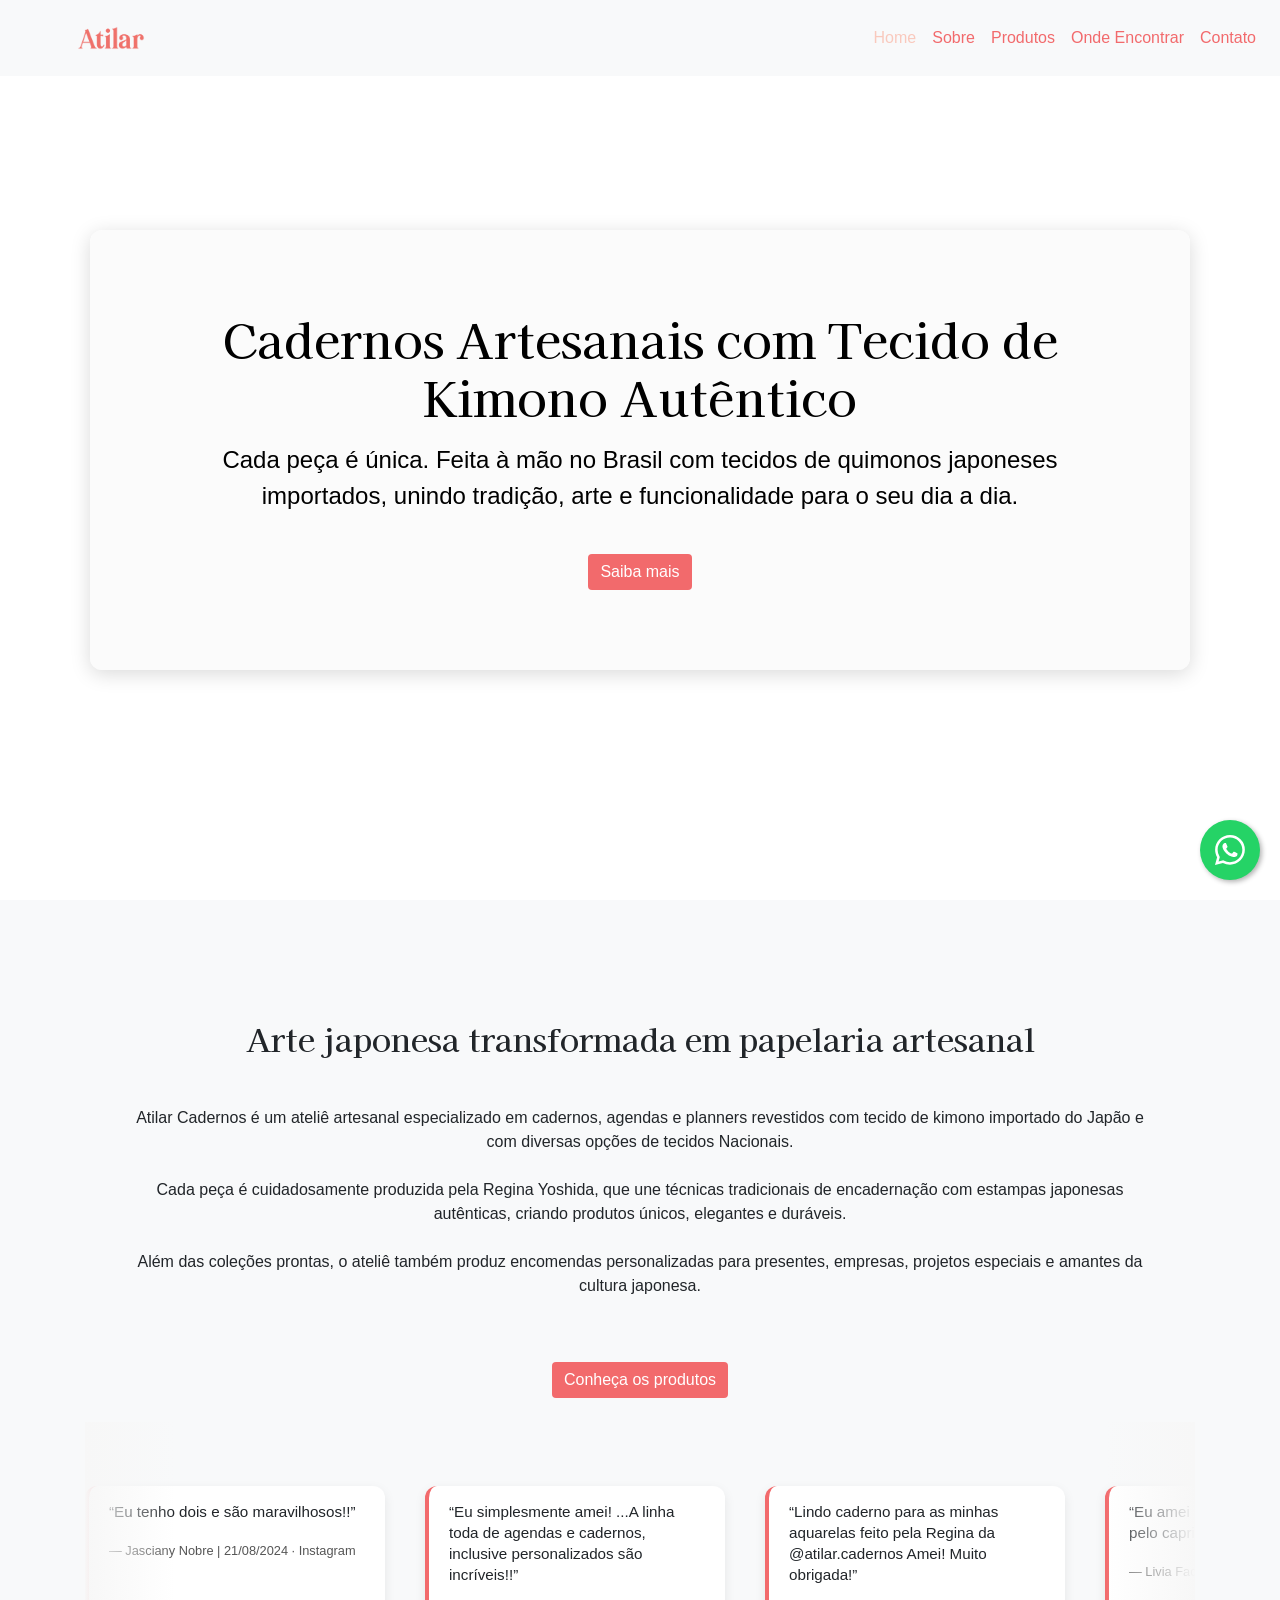
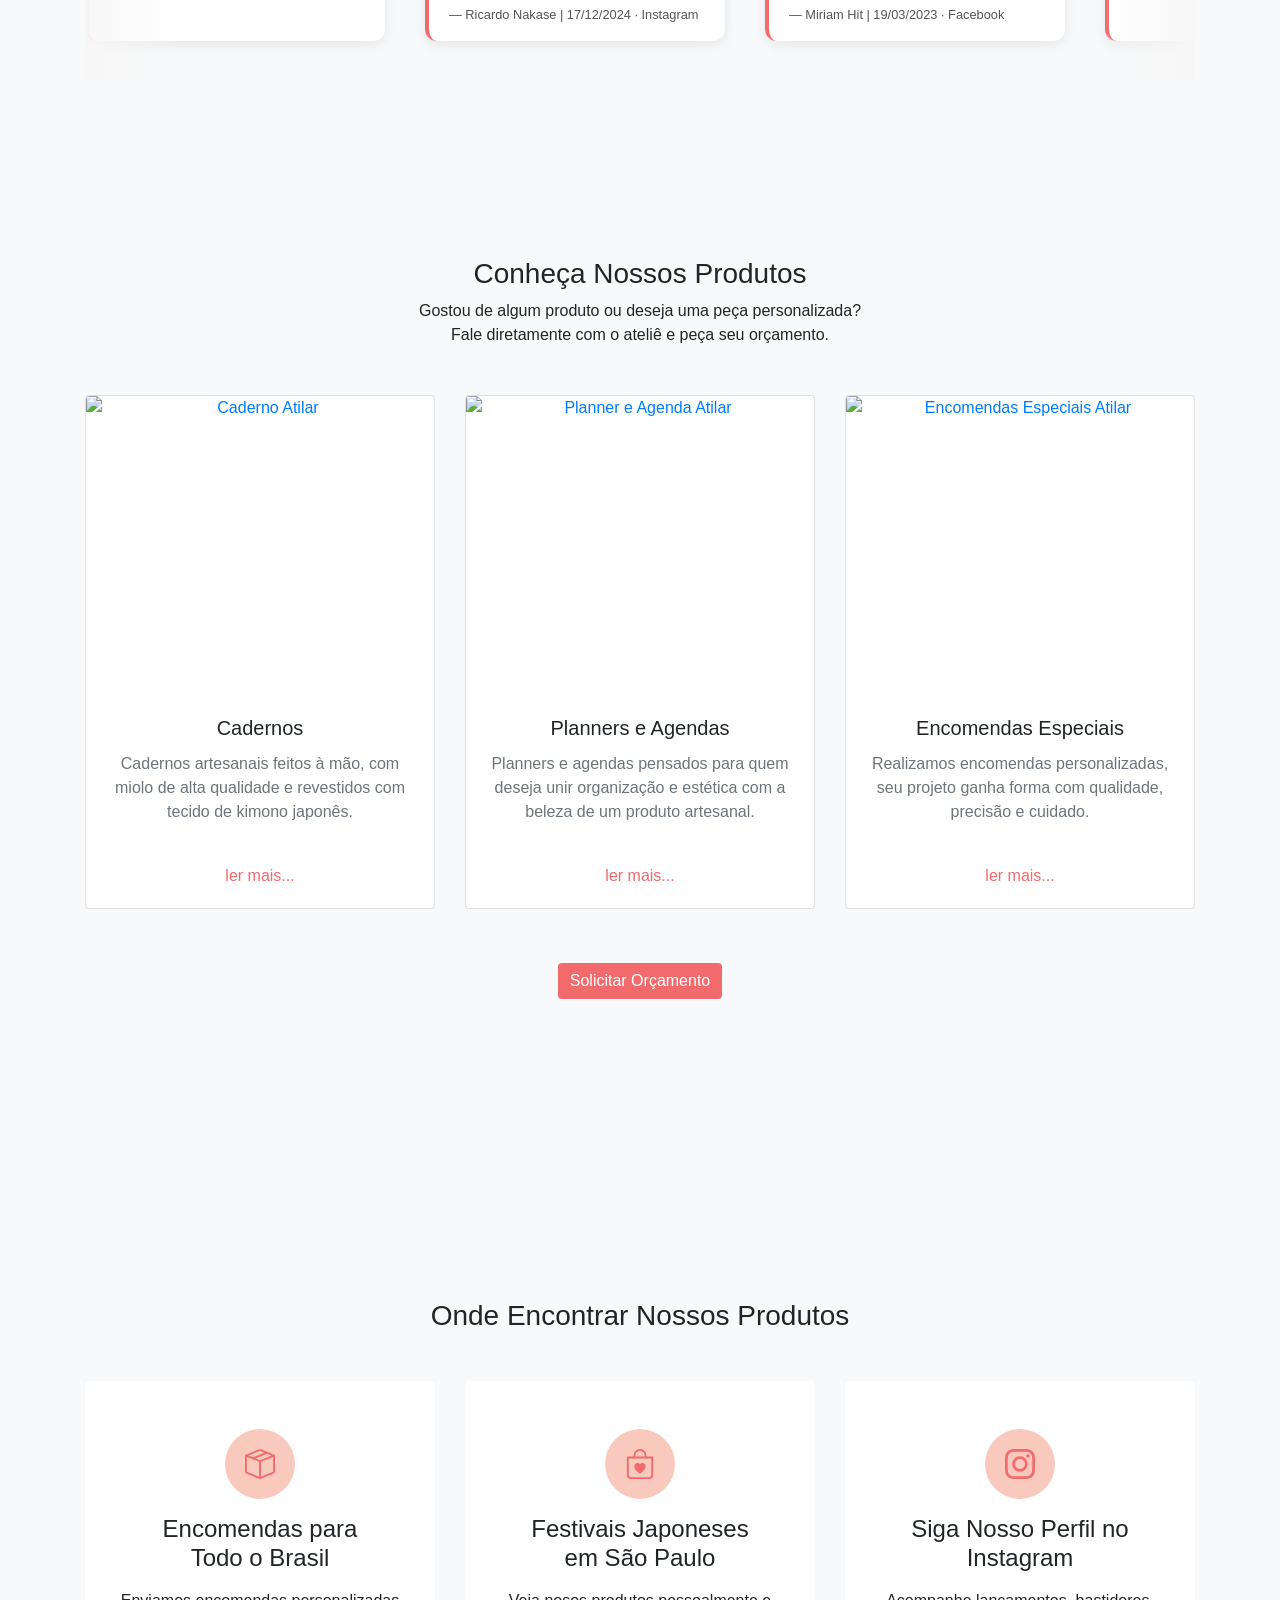
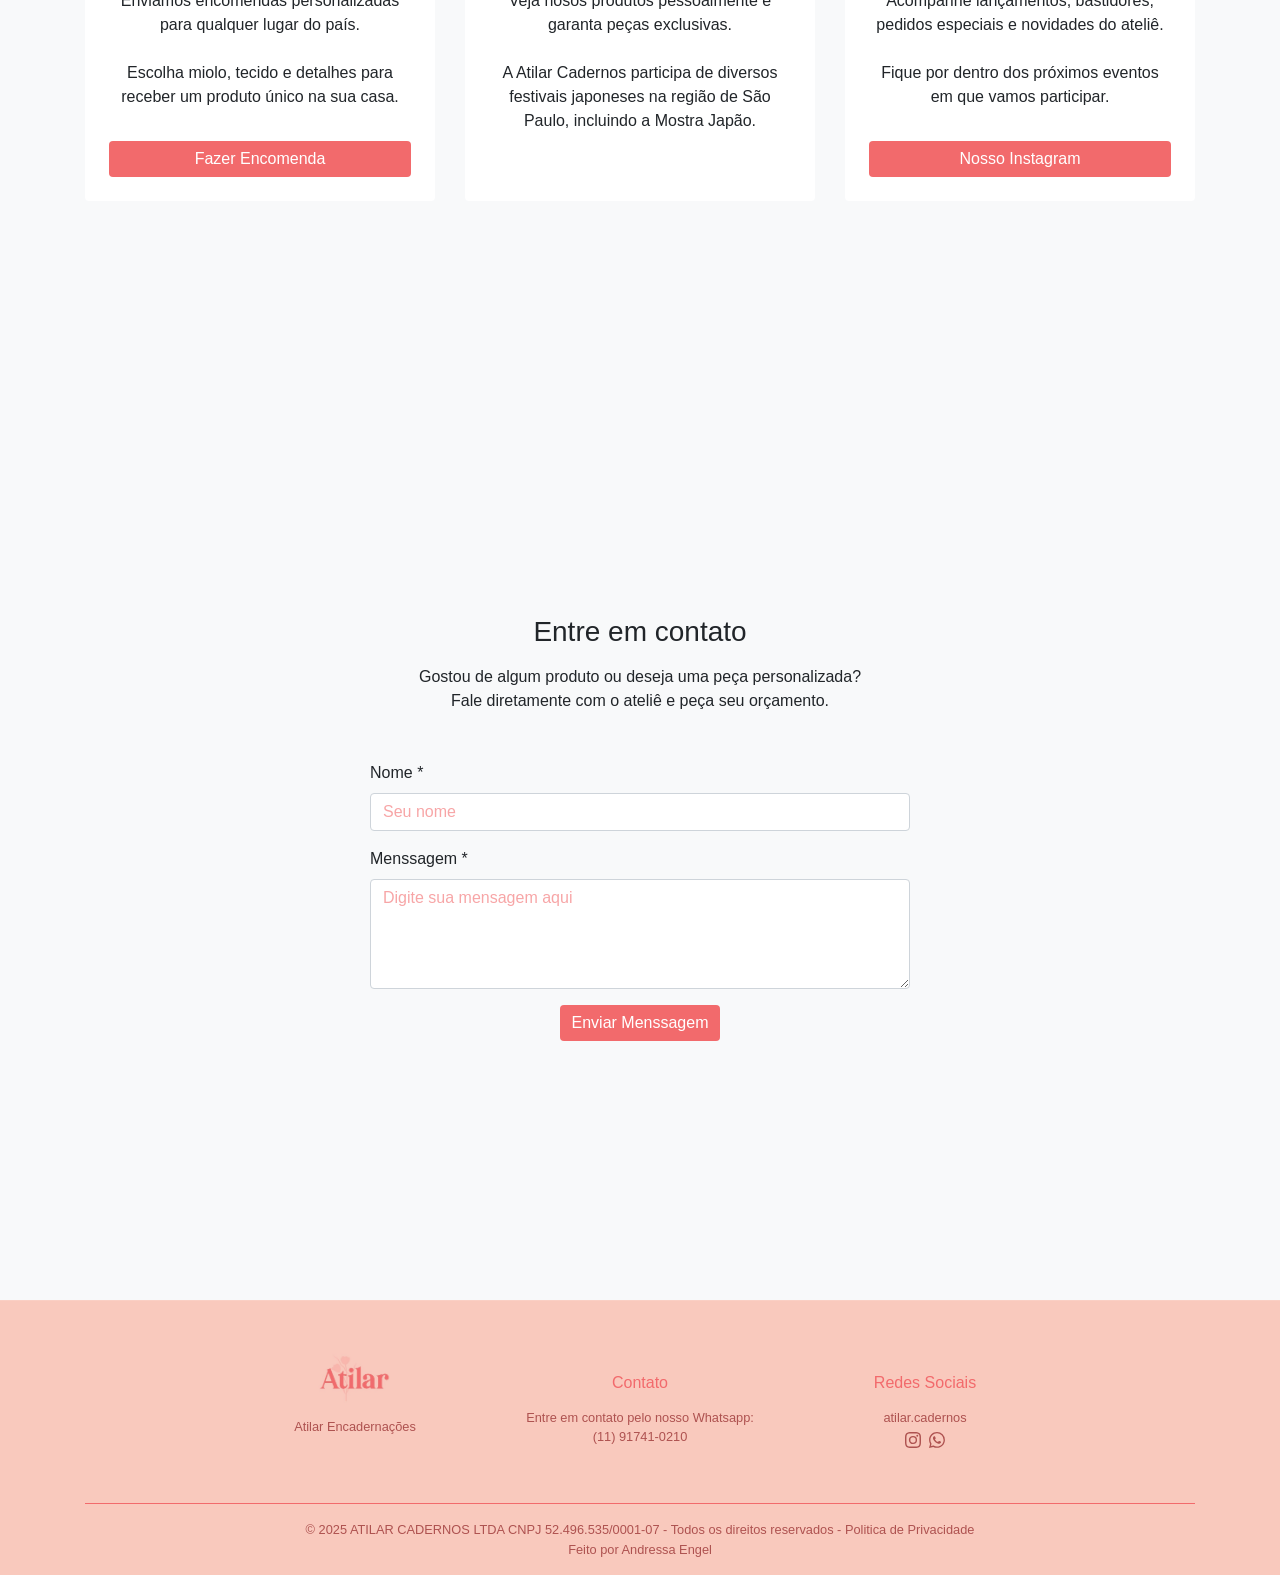
==== index.html @ 46924bc9 "primeiro commit" ====
<!DOCTYPE html>
<html lang="pt-br">

<head>
    <meta charset="UTF-8">
    <meta name="viewport" content="width=device-width, initial-scale=1.0">
    <title>Atilar Cadernos Artesanais</title>
    <link rel="stylesheet" href="https://stackpath.bootstrapcdn.com/bootstrap/4.1.3/css/bootstrap.min.css">
    <link rel="stylesheet" href="css/styles.css">
    <link rel="icon" href="img/atilar-logo-fav.jpg">

    <link rel="preconnect" href="https://fonts.googleapis.com">
    <link rel="preconnect" href="https://fonts.gstatic.com" crossorigin>
    <link href="https://fonts.googleapis.com/css2?family=Kaisei+Decol&display=swap" rel="stylesheet">


    <!-- Título que aparece na prévia -->
    <meta property="og:title" content="Atilar Cadernos">
    <!-- Descrição que aparece no compartilhamento -->
    <meta property="og:description" content="Aqui você entra no mundo maravilhoso do livro artesanal.">
    <!-- URL do site -->
    <meta property="og:url" content="">
    <!-- Tipo de conteúdo (site, artigo, vídeo...) -->
    <meta property="og:type" content="website">
    <!-- Imagem da prévia (de preferência 1200x630px) -->
    <meta property="og:image" content=" ">
</head>

<body>
    <!-- navbar -->
    <nav class="navbar navbar-expand-lg navbar-light fixed-top bg-light">
        <a class="navbar-brand pl-5" href="index.html"><img src="img/atilar-logo-transparente.png" alt="Atilar Cadernos"
                height="50" style="opacity: 100%; padding: 10px;"></a>
        <button class="navbar-toggler" type="button" data-toggle="collapse" data-target="#navbarNav"
            aria-controls="navbarNav" aria-expanded="false" aria-label="Toggle navigation">
            <span class="navbar-toggler-icon"></span>
        </button>
        <div class="collapse navbar-collapse justify-content-end" id="navbarNav">
            <ul class="navbar-nav">
                <li class="nav-item"><a class="nav-link" href="/index.html#home">Home</a></li>
                <li class="nav-item"><a class="nav-link" href="/index.html#sobre">Sobre</a></li>
                <li class="nav-item"><a class="nav-link" href="/index.html#produto">Produtos</a></li>
                <li class="nav-item"><a class="nav-link" href="/index.html#onde">Onde Encontrar</a></li>
                <li class="nav-item"><a class="nav-link" href="/index.html#contato">Contato</a></li>
            </ul>
        </div>
    </nav>

    <!-- home -->
    <section id="home" class="d-flex align-items-center">
        <div class="home-content card-blur">
            <h1>Cadernos Artesanais com Tecido de Kimono Autêntico</h1>
            <p class="lead mt-3">
                Cada peça é única. Feita à mão no Brasil com tecidos de quimonos japoneses importados,
                unindo tradição, arte e funcionalidade para o seu dia a dia.
            </p>
            <a href="#sobre" class="btn btn-dark mt-4 scroll-btn">Saiba mais</a>
        </div>
    </section>


    <!-- sobre -->
    <section id="sobre" class="py-5 bg-light text-center">
        <div class="container">
            <h2>Arte japonesa transformada em papelaria artesanal</h2>
            <p class="mt-5 mx-5">
                Atilar Cadernos é um ateliê artesanal especializado em cadernos, agendas e planners revestidos com
                tecido de kimono importado do Japão e com diversas opções de tecidos Nacionais.
                <br><br>Cada peça é cuidadosamente produzida pela Regina Yoshida, que une técnicas tradicionais de
                encadernação com estampas japonesas autênticas, criando produtos únicos, elegantes e duráveis.
                <br><br>Além das coleções prontas, o ateliê também produz encomendas personalizadas para presentes,
                empresas,
                projetos especiais e amantes da cultura japonesa.
            </p>
            <a href="#produto" class="btn btn-dark scroll-btn mt-5">Conheça os produtos</a>
            <!-- Avaliações rolando -->
            <div class="reviews-wrapper mt-4">
                <div class="reviews-gradient-left"></div>
                <div class="reviews-gradient-right"></div>

                <div class="reviews-track mt-4">

                    <!-- ORIGINAL -->

                    <div class="review-card">
                        <p class="review-text">“Eu tenho dois e são maravilhosos!!”</p>
                        <span class="review-author">— Jasciany Nobre | 21/08/2024 · Instagram</span>
                    </div>

                    <div class="review-card">
                        <p class="review-text">“Eu simplesmente amei! ...A linha toda de agendas e cadernos, inclusive
                            personalizados são incríveis!!”</p>
                        <span class="review-author">— Ricardo Nakase | 17/12/2024 · Instagram</span>
                    </div>

                    <div class="review-card">
                        <p class="review-text">“Lindo caderno para as minhas aquarelas feito pela Regina da
                            @atilar.cadernos Amei! Muito obrigada!”</p>
                        <span class="review-author">— Miriam Hit | 19/03/2023 · Facebook</span>
                    </div>

                    <div class="review-card">
                        <p class="review-text">“Eu amei meu caderninho! Parabéns pelo capricho de vocês!”</p>
                        <span class="review-author">— Livia Faccinn | 08/11/2025 · Instagram</span>
                    </div>

                    <div class="review-card">
                        <p class="review-text">“Adquiri o meu na Festa Nipo em Salto e estou amandoo!”</p>
                        <span class="review-author">— Tamy Batista | 24/08/2024 · Instagram</span>
                    </div>

                    <div class="review-card">
                        <p class="review-text">“É perfeito, ganhei um e adoro”</p>
                        <span class="review-author">— Carol Andreazza | 04/11/2025 · Instagram</span>
                    </div>

                    <div class="review-card">
                        <p class="review-text">“Amei o trabalho de vocês! Sou apaixonada por papelaria… vi a primeira
                            vez no último Festival Kodomo no Sono e ameiii!”</p>
                        <span class="review-author">— Bruna Higs | 11/07/2022 · Instagram</span>
                    </div>

                    <!-- REPRISE -->
                    <div class="review-card">
                        <p class="review-text">“Eu tenho dois e são maravilhosos!!”</p>
                        <span class="review-author">— Jasciany Nobre | 21/08/2024 · Instagram</span>
                    </div>

                    <div class="review-card">
                        <p class="review-text">“Eu simplesmente amei! ...A linha toda de agendas e cadernos, inclusive
                            personalizados são incríveis!!”</p>
                        <span class="review-author">— Ricardo Nakase | 17/12/2024 · Instagram</span>
                    </div>

                    <div class="review-card">
                        <p class="review-text">“Lindo caderno para as minhas aquarelas feito pela Regina da
                            @atilar.cadernos Amei! Muito obrigada!”</p>
                        <span class="review-author">— Miriam Hit | 19/03/2023 · Facebook</span>
                    </div>

                    <div class="review-card">
                        <p class="review-text">“Eu amei meu caderninho! Parabéns pelo capricho de vocês!”</p>
                        <span class="review-author">— Livia Faccinn | 08/11/2025 · Instagram</span>
                    </div>

                    <div class="review-card">
                        <p class="review-text">“Adquiri o meu na Festa Nipo em Salto e estou amandoo!”</p>
                        <span class="review-author">— Tamy Batista | 24/08/2024 · Instagram</span>
                    </div>

                    <div class="review-card">
                        <p class="review-text">“É perfeito, ganhei um e adoro”</p>
                        <span class="review-author">— Carol Andreazza | 04/11/2025 · Instagram</span>
                    </div>

                    <div class="review-card">
                        <p class="review-text">“Amei o trabalho de vocês! Sou apaixonada por papelaria… vi a primeira
                            vez no último Festival Kodomo no Sono e ameiii!”</p>
                        <span class="review-author">— Bruna Higs | 11/07/2022 · Instagram</span>
                    </div>
                </div>
            </div>

        </div>
    </section>

    <!-- produtos -->
    <section id="produto" class="pt-3 text-center bg-light">
        <div class="container">
            <h3>Conheça Nossos Produtos</h3>
            <p class="mb-5">Gostou de algum produto ou deseja uma peça personalizada?
                <br> Fale diretamente com o ateliê e peça seu orçamento.
            </p>

            <div class="row">
                <div class="col-md-4 mb-4">
                    <div class="card shadow-sm h-100">
                        <a href="#" data-toggle="modal" data-target="#imageModal" data-images='[
      "img/caderno-atilar-artesanal-kimono-1.png",
      "img/caderno-atilar-artesanal-kimono-2.png"
    ]'>
                            <div class="img-hover" style="cursor: pointer;">
                                <img src="img/caderno-atilar-artesanal-kimono-1.png" class="img-default"
                                    alt="Caderno Atilar">
                                <img src="img/caderno-atilar-artesanal-kimono-2.png" class="img-hovered"
                                    alt="Caderno Atilar">
                            </div>
                        </a>
                        <div class="card-body">
                            <h5 class="card-title">Cadernos</h5>
                            <p class="card-text text-muted">
                                <span class="short-text">
                                    Cadernos artesanais feitos à mão, com miolo de alta qualidade e revestidos com
                                    tecido de kimono japonês.<br><br></span>
                                <span class="more-text">
                                    Perfeitos para estudos, escrita criativa, organização pessoal e para quem ama
                                    papelaria exclusiva com identidade japonesa.<br><br>
                                    O miolo pode ser pautado, pontilhado, quadriculado e liso.</span>
                            </p>
                            <a href="#" class="ler-mais">ler mais...</a>
                        </div>
                    </div>
                </div>
                <div class="col-md-4 mb-4">
                    <div class="card shadow-sm h-100">
                        <a href="#" data-toggle="modal" data-target="#imageModal" data-images='[
      "img/planner-agenda-atilar-artesanal-kimono-1.png",
      "img/planner-agenda-atilar-artesanal-kimono-2.png"
    ]'>
                            <div class="img-hover" style="cursor: pointer;">
                                <img src="img/planner-agenda-atilar-artesanal-kimono-1.png" class="img-default"
                                    alt="Planner e Agenda Atilar">
                                <img src="img/planner-agenda-atilar-artesanal-kimono-2.png" class="img-hovered"
                                    alt="Planner e Agenda Atilar">
                            </div>
                        </a>
                        <div class="card-body">
                            <h5 class="card-title">Planners e Agendas</h5>
                            <p class="card-text text-muted">
                                <span class="short-text">
                                    Planners e agendas pensados para quem deseja unir organização e
                                    estética com a beleza de um produto artesanal.<br><br></span>
                                <span class="more-text">
                                    Produzidos artesanalmente, com capas em tecido de kimono e acabamento
                                    premium.<br><br>
                                    Uma peça elegante para acompanhar sua rotina o ano inteiro.</span>
                            </p>
                            <a href="#" class="ler-mais">ler mais...</a>

                        </div>
                    </div>
                </div>
                <div class="col-md-4 mb-4">
                    <div class="card shadow-sm h-100">
                        <a href="#" data-toggle="modal" data-target="#imageModal" data-images='[
      "img/encomendas-especiais-atilar-artesanal-kimono-1.png",
      "img/encomendas-especiais-atilar-artesanal-kimono-2.png"
    ]'>
                            <div class="img-hover" style="cursor: pointer;">
                                <img src="img/encomendas-especiais-atilar-artesanal-kimono-1.png" class="img-default"
                                    alt="Encomendas Especiais Atilar">
                                <img src="img/encomendas-especiais-atilar-artesanal-kimono-2.png" class="img-hovered"
                                    alt="Encomendas Especiais Atilar">
                            </div>
                        </a>
                        <div class="card-body">
                            <h5 class="card-title">Encomendas Especiais</h5>
                            <p class="card-text text-muted">
                                <span class="short-text">
                                    Realizamos encomendas personalizadas, seu projeto ganha forma com qualidade,
                                    precisão e cuidado.<br><br></span>
                                <span class="more-text">
                                    Produzimos cadernos de partitura, midori, álbuns de fotos, sketchbooks, cadernos
                                    para
                                    prática de hiragana/kanji e projetos personalizados.<br><br>
                                    É possível inserir nomes, logos ou dedicatórias, criando peças únicas para presentes
                                    ou eventos.</span>
                            </p>
                            <a href="#" class="ler-mais">ler mais...</a>
                        </div>
                    </div>
                </div>
            </div>
            <a href="#contato" class="btn btn-dark scroll-btn">Solicitar Orçamento</a>
        </div>
    </section>

    <!-- onde encontrar -->
    <section id="onde" class="pt-5 pb-5 bg-light">
        <div class="container">
            <h3 class="text-center mb-5">Onde Encontrar Nossos Produtos</h3>

            <div class="row g-4">
                <!-- CARD 1 -->
                <div class="col-md-4">
                    <div class="card h-100 text-center p-4 shadow-sm border-0">
                        <div class="icon-wrapper mb-3 mt-4">
                            <svg xmlns="http://www.w3.org/2000/svg" height="30" fill="currentColor"
                                class="bi bi-box-seam" viewBox="0 0 16 16">
                                <path
                                    d="M8.186 1.113a.5.5 0 0 0-.372 0L1.846 3.5l2.404.961L10.404 2zm3.564 1.426L5.596 5 8 5.961 14.154 3.5zm3.25 1.7-6.5 2.6v7.922l6.5-2.6V4.24zM7.5 14.762V6.838L1 4.239v7.923zM7.443.184a1.5 1.5 0 0 1 1.114 0l7.129 2.852A.5.5 0 0 1 16 3.5v8.662a1 1 0 0 1-.629.928l-7.185 2.874a.5.5 0 0 1-.372 0L.63 13.09a1 1 0 0 1-.63-.928V3.5a.5.5 0 0 1 .314-.464z" />
                            </svg>
                        </div>
                        <h4 class="mb-3">Encomendas para<br>Todo o Brasil</h4>
                        <p>
                            Enviamos encomendas personalizadas para qualquer lugar do país.<br><br>
                            Escolha miolo, tecido e detalhes para receber um produto único na sua casa.
                        </p>
                        <a href="https://wa.me/5511917410210?text=Ol%C3%A1%2C%20Vi%20pelo%20site%20e%20gostaria%20de%20fazer%20uma%20encomenda."
                            target="_blank" class="btn btn-dark mt-3">
                            Fazer Encomenda
                        </a>
                    </div>
                </div>


                <!-- CARD 2 -->
                <div class="col-md-4">
                    <div class="card h-100 text-center p-4 shadow-sm border-0">
                        <div class="icon-wrapper mb-3 mt-4">
                            <svg xmlns="http://www.w3.org/2000/svg" height="30" fill="currentColor"
                                class="bi bi-bag-heart" viewBox="0 0 16 16">
                                <path fill-rule="evenodd"
                                    d="M10.5 3.5a2.5 2.5 0 0 0-5 0V4h5zm1 0V4H15v10a2 2 0 0 1-2 2H3a2 2 0 0 1-2-2V4h3.5v-.5a3.5 3.5 0 1 1 7 0M14 14V5H2v9a1 1 0 0 0 1 1h10a1 1 0 0 0 1-1M8 7.993c1.664-1.711 5.825 1.283 0 5.132-5.825-3.85-1.664-6.843 0-5.132" />
                            </svg>
                        </div>
                        <h4 class="mb-3">Festivais Japoneses<br>em São Paulo</h4>
                        <p>
                            Veja nosos produtos pessoalmente e garanta peças exclusivas.<br><br>
                            A Atilar Cadernos participa de diversos festivais japoneses na região de São Paulo,
                            incluindo a Mostra Japão.<br><br>
                        </p>
                    </div>
                </div>

                <!-- CARD 3 -->
                <div class="col-md-4">
                    <div class="card h-100 text-center p-4 shadow-sm border-0">
                        <div class="icon-wrapper mb-3 mt-4">
                            <svg xmlns="http://www.w3.org/2000/svg" height="30" fill="currentColor"
                                class="bi bi-instagram" viewBox="0 0 16 16">
                                <path
                                    d="M8 0C5.829 0 5.556.01 4.703.048 3.85.088 3.269.222 2.76.42a3.9 3.9 0 0 0-1.417.923A3.9 3.9 0 0 0 .42 2.76C.222 3.268.087 3.85.048 4.7.01 5.555 0 5.827 0 8.001c0 2.172.01 2.444.048 3.297.04.852.174 1.433.372 1.942.205.526.478.972.923 1.417.444.445.89.719 1.416.923.51.198 1.09.333 1.942.372C5.555 15.99 5.827 16 8 16s2.444-.01 3.298-.048c.851-.04 1.434-.174 1.943-.372a3.9 3.9 0 0 0 1.416-.923c.445-.445.718-.891.923-1.417.197-.509.332-1.09.372-1.942C15.99 10.445 16 10.173 16 8s-.01-2.445-.048-3.299c-.04-.851-.175-1.433-.372-1.941a3.9 3.9 0 0 0-.923-1.417A3.9 3.9 0 0 0 13.24.42c-.51-.198-1.092-.333-1.943-.372C10.443.01 10.172 0 7.998 0zm-.717 1.442h.718c2.136 0 2.389.007 3.232.046.78.035 1.204.166 1.486.275.373.145.64.319.92.599s.453.546.598.92c.11.281.24.705.275 1.485.039.843.047 1.096.047 3.231s-.008 2.389-.047 3.232c-.035.78-.166 1.203-.275 1.485a2.5 2.5 0 0 1-.599.919c-.28.28-.546.453-.92.598-.28.11-.704.24-1.485.276-.843.038-1.096.047-3.232.047s-2.39-.009-3.233-.047c-.78-.036-1.203-.166-1.485-.276a2.5 2.5 0 0 1-.92-.598 2.5 2.5 0 0 1-.6-.92c-.109-.281-.24-.705-.275-1.485-.038-.843-.046-1.096-.046-3.233s.008-2.388.046-3.231c.036-.78.166-1.204.276-1.486.145-.373.319-.64.599-.92s.546-.453.92-.598c.282-.11.705-.24 1.485-.276.738-.034 1.024-.044 2.515-.045zm4.988 1.328a.96.96 0 1 0 0 1.92.96.96 0 0 0 0-1.92m-4.27 1.122a4.109 4.109 0 1 0 0 8.217 4.109 4.109 0 0 0 0-8.217m0 1.441a2.667 2.667 0 1 1 0 5.334 2.667 2.667 0 0 1 0-5.334" />
                            </svg>
                        </div>
                        <h4 class="mb-3">Siga Nosso Perfil no Instagram</h4>
                        <p>
                            Acompanhe lançamentos, bastidores, pedidos especiais e novidades do ateliê.<br><br>
                            Fique por dentro dos próximos eventos em que vamos participar.
                        </p>
                        <a href="https://www.instagram.com/atilar.cadernos/" target="_blank" class="btn btn-dark mt-3">
                            Nosso Instagram
                        </a>
                    </div>
                </div>

            </div>
        </div>
    </section>


    <!-- contato -->
    <section id="contato" class="pt-3 text-center bg-light">
        <div class="container">
            <h3 class="mb-2">Entre em contato</h3>
            <p class="mt-3 mb-5">
                Gostou de algum produto ou deseja uma peça personalizada?
                <br> Fale diretamente com o ateliê e peça seu orçamento.
            </p>
            <div class="row justify-content-center">
                <div class="col-md-6">
                    <form id="contactForm">
                        <div class="form-group text-left">
                            <label for="name">Nome *</label>
                            <input type="text" class="form-control" id="name" placeholder="Seu nome">
                        </div>
                        <div class="form-group text-left">
                            <label for="message">Menssagem *</label>
                            <textarea class="form-control" id="message" rows="4"
                                placeholder="Digite sua mensagem aqui"></textarea>
                        </div>
                        <button type="submit" class="btn btn-dark">Enviar Menssagem</button>
                    </form>
                    <p id="formMsg" class="mt-3 text-danger" style="display:none;">Por favor, preencha todos os campos
                        obrigatórios.
                    </p>
                </div>
            </div>
    </section>

    <footer class="footer bg-dark text-light pt-5 pb-3">
        <div class="container">
            <div class="row text-center justify-content-center">
                <!-- logo -->
                <div class="col-md-3 mb-0 mt-0">
                    <a href="index.html" class="d-inline-flex align-items-center mb-2 text-decoration-none">
                        <img src="img/atilar-logo.png" alt="Atilar Cadernos Logo" width="100" class="me-2">
                        <span class="fs-5 fw-semibold"></span>
                    </a>
                    <p class="small mt-0">Atilar Encadernações</p>
                </div>

                <!-- contato -->
                <div class="col-md-3 mb-4 mt-4">
                    <h6 class="fw-bold mb-3">Contato</h6>
                    <p class="mb-1 small">
                        <i class="bi bi-envelope me-2"></i>Entre em contato pelo nosso Whatsapp: <br>

                        <a href="https://wa.me/5511917410210?text=Ol%C3%A1%2C%20Vi%20pelo%20site%20e%20gostaria%20de%20mais%20informa%C3%A7%C3%B5es."
                            target="_blank" class="text-light px-1">(11) 91741-0210</a>
                    </p>
                </div>

                <!-- Instagram -->
                <div class="col-md-3 mb-4 mt-4 text-md-center">
                    <h6 class="fw-bold mb-3">Redes Sociais</h6>
                    <p class="mb-1 small">
                        <i class="bi bi-envelope me-2"></i>atilar.cadernos
                    </p>
                    <div class="social-icons d-flex justify-content-md-center justify-content-center gap-3">
                        <a href="https://www.instagram.com/atilar.cadernos/" target="_blank" class="text-light px-1">
                            <i class="bi bi-instagram"></i>
                            <svg xmlns="http://www.w3.org/2000/svg" width="16" height="16" fill="currentColor"
                                class="bi bi-instagram" viewBox="0 0 16 16">
                                <path
                                    d="M8 0C5.829 0 5.556.01 4.703.048 3.85.088 3.269.222 2.76.42a3.9 3.9 0 0 0-1.417.923A3.9 3.9 0 0 0 .42 2.76C.222 3.268.087 3.85.048 4.7.01 5.555 0 5.827 0 8.001c0 2.172.01 2.444.048 3.297.04.852.174 1.433.372 1.942.205.526.478.972.923 1.417.444.445.89.719 1.416.923.51.198 1.09.333 1.942.372C5.555 15.99 5.827 16 8 16s2.444-.01 3.298-.048c.851-.04 1.434-.174 1.943-.372a3.9 3.9 0 0 0 1.416-.923c.445-.445.718-.891.923-1.417.197-.509.332-1.09.372-1.942C15.99 10.445 16 10.173 16 8s-.01-2.445-.048-3.299c-.04-.851-.175-1.433-.372-1.941a3.9 3.9 0 0 0-.923-1.417A3.9 3.9 0 0 0 13.24.42c-.51-.198-1.092-.333-1.943-.372C10.443.01 10.172 0 7.998 0zm-.717 1.442h.718c2.136 0 2.389.007 3.232.046.78.035 1.204.166 1.486.275.373.145.64.319.92.599s.453.546.598.92c.11.281.24.705.275 1.485.039.843.047 1.096.047 3.231s-.008 2.389-.047 3.232c-.035.78-.166 1.203-.275 1.485a2.5 2.5 0 0 1-.599.919c-.28.28-.546.453-.92.598-.28.11-.704.24-1.485.276-.843.038-1.096.047-3.232.047s-2.39-.009-3.233-.047c-.78-.036-1.203-.166-1.485-.276a2.5 2.5 0 0 1-.92-.598 2.5 2.5 0 0 1-.6-.92c-.109-.281-.24-.705-.275-1.485-.038-.843-.046-1.096-.046-3.233s.008-2.388.046-3.231c.036-.78.166-1.204.276-1.486.145-.373.319-.64.599-.92s.546-.453.92-.598c.282-.11.705-.24 1.485-.276.738-.034 1.024-.044 2.515-.045zm4.988 1.328a.96.96 0 1 0 0 1.92.96.96 0 0 0 0-1.92m-4.27 1.122a4.109 4.109 0 1 0 0 8.217 4.109 4.109 0 0 0 0-8.217m0 1.441a2.667 2.667 0 1 1 0 5.334 2.667 2.667 0 0 1 0-5.334" />
                            </svg>
                        </a>
                        <a href="https://wa.me/5511917410210?text=Ol%C3%A1%2C%20Vi%20pelo%20site%20e%20gostaria%20de%20mais%20informa%C3%A7%C3%B5es."
                            target="_blank" class="text-light px-1">
                            <i class="bi bi-whatsapp"></i>
                            <svg xmlns="http://www.w3.org/2000/svg" width="16" height="16" fill="currentColor"
                                class="bi bi-whatsapp" viewBox="0 0 16 16">
                                <path
                                    d="M13.601 2.326A7.85 7.85 0 0 0 7.994 0C3.627 0 .068 3.558.064 7.926c0 1.399.366 2.76 1.057 3.965L0 16l4.204-1.102a7.9 7.9 0 0 0 3.79.965h.004c4.368 0 7.926-3.558 7.93-7.93A7.9 7.9 0 0 0 13.6 2.326zM7.994 14.521a6.6 6.6 0 0 1-3.356-.92l-.24-.144-2.494.654.666-2.433-.156-.251a6.56 6.56 0 0 1-1.007-3.505c0-3.626 2.957-6.584 6.591-6.584a6.56 6.56 0 0 1 4.66 1.931 6.56 6.56 0 0 1 1.928 4.66c-.004 3.639-2.961 6.592-6.592 6.592m3.615-4.934c-.197-.099-1.17-.578-1.353-.646-.182-.065-.315-.099-.445.099-.133.197-.513.646-.627.775-.114.133-.232.148-.43.05-.197-.1-.836-.308-1.592-.985-.59-.525-.985-1.175-1.103-1.372-.114-.198-.011-.304.088-.403.087-.088.197-.232.296-.346.1-.114.133-.198.198-.33.065-.134.034-.248-.015-.347-.05-.099-.445-1.076-.612-1.47-.16-.389-.323-.335-.445-.34-.114-.007-.247-.007-.38-.007a.73.73 0 0 0-.529.247c-.182.198-.691.677-.691 1.654s.71 1.916.81 2.049c.098.133 1.394 2.132 3.383 2.992.47.205.84.326 1.129.418.475.152.904.129 1.246.08.38-.058 1.171-.48 1.338-.943.164-.464.164-.86.114-.943-.049-.084-.182-.133-.38-.232" />
                            </svg>
                        </a>
                    </div>
                </div>

            </div>

            <div class="text-center small">

            </div>
            <div class="text-center border-top border-light mt-4 pt-3 small">
                © 2025 ATILAR CADERNOS LTDA CNPJ 52.496.535/0001-07 - Todos os direitos reservados - <a
                    href="politica-privacidade.html" class="text-light text-decoration-none me-3">Politica de
                    Privacidade</a><br>Feito por <a href="https://www.andressaengel.com/"
                    class="text-light text-decoration-none me-3" target="_blank">Andressa Engel</a>
            </div>
        </div>
    </footer>

    <!--whatsapp icone-->
    <a href="https://wa.me/5511917410210?text=Ol%C3%A1!%20Gostaria%20de%20mais%20informações." class="whatsapp-float"
        target="_blank">
        <i class="fab fa-whatsapp"></i>
        <svg xmlns="http://www.w3.org/2000/svg" height="30" fill="currentColor" class="bi bi-whatsapp"
            viewBox="0 0 16 16">
            <path
                d="M13.601 2.326A7.85 7.85 0 0 0 7.994 0C3.627 0 .068 3.558.064 7.926c0 1.399.366 2.76 1.057 3.965L0 16l4.204-1.102a7.9 7.9 0 0 0 3.79.965h.004c4.368 0 7.926-3.558 7.93-7.93A7.9 7.9 0 0 0 13.6 2.326zM7.994 14.521a6.6 6.6 0 0 1-3.356-.92l-.24-.144-2.494.654.666-2.433-.156-.251a6.56 6.56 0 0 1-1.007-3.505c0-3.626 2.957-6.584 6.591-6.584a6.56 6.56 0 0 1 4.66 1.931 6.56 6.56 0 0 1 1.928 4.66c-.004 3.639-2.961 6.592-6.592 6.592m3.615-4.934c-.197-.099-1.17-.578-1.353-.646-.182-.065-.315-.099-.445.099-.133.197-.513.646-.627.775-.114.133-.232.148-.43.05-.197-.1-.836-.308-1.592-.985-.59-.525-.985-1.175-1.103-1.372-.114-.198-.011-.304.088-.403.087-.088.197-.232.296-.346.1-.114.133-.198.198-.33.065-.134.034-.248-.015-.347-.05-.099-.445-1.076-.612-1.47-.16-.389-.323-.335-.445-.34-.114-.007-.247-.007-.38-.007a.73.73 0 0 0-.529.247c-.182.198-.691.677-.691 1.654s.71 1.916.81 2.049c.098.133 1.394 2.132 3.383 2.992.47.205.84.326 1.129.418.475.152.904.129 1.246.08.38-.058 1.171-.48 1.338-.943.164-.464.164-.86.114-.943-.049-.084-.182-.133-.38-.232" />
        </svg>
    </a>


    <!--pop up da imagem-->
    <div class="modal fade" id="imageModal" tabindex="-1" role="dialog" aria-hidden="true">
        <div class="modal-dialog modal-dialog-centered" role="document">
            <div class="modal-content bg-transparent border-0">
                <div class="modal-body text-center p-0">
                    <button type="button" class="close text-white position-absolute" style="top:10px;right:10px;"
                        data-dismiss="modal">&times;</button>
                    <img id="modalImage" src="" class="img-fluid" alt="Imagem do Card">
                    <div class="mt-2">
                        <button id="prevImage" class="btn btn-dark btn-sm">Anterior</button>
                        <button id="nextImage" class="btn btn-dark btn-sm">Próximo</button>
                    </div>
                </div>
            </div>
        </div>
    </div>


    <script>
        document.getElementById("contactForm").addEventListener("submit", function (e) {
            e.preventDefault(); // Impede o reload da página

            const name = document.getElementById("name").value.trim();
            const message = document.getElementById("message").value.trim();

            if (!name || !message) {
                document.getElementById("formMsg").style.display = "block";
                return;
            }

            const phone = "5511917410210"; // <-- Seu número no formato correto

            const text = `Olá, meu nome é ${name}. ${message}`;
            const encodedText = encodeURIComponent(text);

            const url = `https://wa.me/${phone}?text=${encodedText}`;

            window.open(url, "_blank");
        });
    </script>

    <script src="script.js" defer></script>
    <script src="https://code.jquery.com/jquery-3.3.1.min.js"></script>
    <script src="https://cdnjs.cloudflare.com/ajax/libs/popper.js/1.14.3/umd/popper.min.js"></script>
    <script src="https://stackpath.bootstrapcdn.com/bootstrap/4.1.3/js/bootstrap.min.js"></script>
    <script src="js/script.js"></script>

</body>

</html>
---- css/styles.css ----
:root {
    --clara: #f9c9bd !important;
    --media: #f9b6ad !important;
    --destaque: #f26a6c !important;
    --escura: #ae5250 !important;
}

html {
    scroll-behavior: smooth;
}

section {
    padding: 60px 0;
    display: flex;
    align-items: center;
}


#home h1 {
    font-family: "Kaisei Decol", serif;
    font-size: 3rem;
}

#home p {
    font-size: 1.5rem;
}

/* slideshow */
@keyframes slideShow {
    0% {
        background-image: url("../img/caderno-planner-agenda-atilar-artesanal-kimono-1.png");
    }

    45% {
        background-image: url("../img/caderno-planner-agenda-atilar-artesanal-kimono-2.png");
    }

    75% {
        background-image: url("../img/caderno-planner-agenda-atilar-artesanal-kimono-3.png");
    }

    100% {
        background-image: url("../img/caderno-planner-agenda-atilar-artesanal-kimono-1.png");
    }
}

#home {
    position: relative;
    height: 100vh;
    color: #000;
    display: flex;
    align-items: center;
    text-align: center;
    justify-content: center;
    background-size: cover;
    background-position: center;
    animation: slideShow 25s infinite alternate ease-in-out;
}

.card-blur {
    background: rgba(247, 247, 247, 0.55);
    /* caixa branca com transparência */
    backdrop-filter: blur(8px);
    /* desfoca o fundo */
    -webkit-backdrop-filter: blur(8px);
    padding: 2rem;
    border-radius: 15px;
    box-shadow: 0 4px 20px rgba(0, 0, 0, 0.15);
    display: inline-block;
    width: 1100px;
    margin: 1.5rem;
}

/* Padding padrão (mobile) */
.card-blur {
    padding: 1.5rem;
    border-radius: 12px;
    backdrop-filter: blur(5px);
    background: rgba(247, 247, 247, 0.55);
}

/* Desktop */
@media (min-width: 769px) {
    .card-blur {
        padding: 5rem 6rem;
        /* aumente como quiser */
    }
}


#sobre,
#onde,
#contato,
#produto {
    height: 100vh;
    justify-content: center;
    text-align: center;
}

#sobre h2 {
    font-family: "Kaisei Decol", serif;
    font-size: 2rem;
}

#privacy {
    height: 170vh
}

.scroll-btn {
    margin-top: 30px;
}

.btn-dark {
    background-color: var(--destaque);
    border: 0 !important;
    outline: 0 !important;

}

.btn-dark:hover {
    background-color: var(--clara);
    color: var(--destaque);
    box-shadow: 0 5px 15px var(--destaque);
    border: 0 !important;
    outline: 0 !important;

}

.btn-dark:not(:disabled):not(.disabled):active,
.btn-dark.active,
.show>.btn-dark.dropdown-toggle {
    background-color: var(--destaque) !important;
    color: var(--clara) !important;
    border-color: var(--clara) !important;
    box-shadow: 0 5px 15px var(--destaque) !important;
    border: 0 !important;
    outline: 0 !important;
}

.btn-dark.focus,
.btn-dark:focus {
    box-shadow: var(--destaque) !important;
    border: 0 !important;
    outline: 0 !important;
}

.navbar-light .navbar-nav .nav-link.active {
    color: var(--clara) !important;
    border-bottom: 2px solid var(--clara);
}


.navbar-light .navbar-nav .nav-link {
    color: var(--destaque);
    transition: 0.2s;
}

.navbar-light .navbar-nav .nav-link:hover {
    color: var(--clara);
    background-color: rgba(0, 0, 0, 0);
    /* mantém transparente */
}

.navbar-light .navbar-nav .nav-link.active,
.navbar-light .navbar-nav .nav-link:active {
    color: var(--clara) !important;
    border-bottom: 2px solid var(--clara);
    border: 0px;

}

.navbar-light .navbar-nav .nav-link:focus {
    color: var(--clara);
    outline: none;
    border: 0px;

}

.navbar-toggler {
    padding: .25rem .75rem;
    font-size: 1.25rem;
    line-height: 1;
    background-color: transparent;
    border: 0px solid transparent;
    border-radius: .25rem;
}

.navbar-toggler:active {
    background-color: var(--destaque);
    border-color: var(--clara) !important;
    box-shadow: 0 5px 15px var(--destaque) !important;
    border: 0 !important;
    outline: 0 !important;
}

.navbar-toggler:focus {
    border-color: none !important;
    box-shadow: 0;
    border: 0 !important;
    outline: 0 !important;
}

.navbar-toggler-icon {
    background-image: url("data:image/svg+xml;charset=utf8,%3Csvg viewBox='0 0 30 30' xmlns='http://www.w3.org/2000/svg'%3E%3Cpath stroke='%23f26a6c' stroke-width='2' stroke-linecap='round' stroke-miterlimit='10' d='M4 7h22M4 15h22M4 23h22'/%3E%3C/svg%3E") !important;
}


.footer {
    background-color: var(--clara) !important;
    color: var(--escura) !important;
    padding: 20px 0;
    text-align: center;
}

.footer h6 {
    color: var(--destaque) !important;

}

.footer a {
    color: var(--escura) !important;
}

.footer {
    border-top: 1px solid rgba(255, 255, 255, 0.1);
}

.footer a:hover {
    color: var(--destaque) !important;
    transition: color 0.2s ease;
}

.border-top {
    border-color: var(--destaque) !important;
}

.social-icons a svg {
    transition: transform 0.2s ease;
}

.social-icons a:hover svg {
    transform: scale(1.15);
}

.card {
    flex: 1 1 30%;
    display: flex;
    flex-direction: column;
}

.card-body {
    flex: 1;
    display: flex;
    flex-direction: column;
    justify-content: space-between;
}

.img-hover {
    position: relative;
    width: auto;
    height: 300px;
    overflow: hidden;
    border-radius: 0.25rem;
}

.img-hover img {
    width: 100%;
    height: 100%;
    object-fit: cover;
    transition: opacity 0.5s ease;
    position: absolute;
    top: 0;
    left: 0;
}


.img-hovered {
    opacity: 0;
}

.card:hover .img-hovered {
    opacity: 1;
}

.card:hover .img-default {
    opacity: 0;
}

.more-text {
    display: none;
}

.ler-mais {
    color: var(--destaque);
    cursor: pointer;
    text-decoration: none;
}

.ler-mais:hover {
    color: var(--media);
    text-decoration: none;
}

.scroll-down {
    position: absolute;
    bottom: 20px;
    left: 50%;
    transform: translateX(-50%);
    width: 30px;
    height: 30px;
}

.scroll-down span {
    position: absolute;
    width: 15px;
    height: 15px;
    border-left: 2px solid black;
    border-bottom: 2px solid black;
    transform: rotate(-45deg);
    animation: scroll 1.5s infinite;
}

/*icone*/

.icon-wrapper {
    width: 70px;
    height: 70px;
    margin: 0 auto;
    border-radius: 50%;
    background: var(--clara);
    color: var(--destaque);
    display: flex;
    align-items: center;
    justify-content: center;
    transition: transform 0.3s ease, box-shadow 0.3s ease;
}

.icon-wrapper i {
    font-size: 2rem;
}

.card:hover .icon-wrapper {
    transform: translateY(-5px);
    box-shadow: 0 5px 15px var(--destaque);
}

@keyframes scroll {
    0% {
        transform: rotate(-45deg) translate(0, 0);
        opacity: 1;
    }

    100% {
        transform: rotate(-45deg) translate(-10px, 10px);
        opacity: 0;
    }
}


.produto-bottom {
    position: absolute;
    bottom: 0;
    left: 80%;
    transform: translateX(-50%);
    height: 800px;
    transition: opacity 1.5s ease-in-out;
}

/*fade*/
@keyframes fadeOut {
    to {
        opacity: 0;
        visibility: hidden;
    }
}

body {
    opacity: 0;
    transition: opacity 1s ease;
}

body.loaded {
    opacity: 1;
}


h1 {
    font-size: 3rem;
    /* desktop */
}

/* Moblile ajust */
/* Small screen spacing */
@media (max-width: 768px) {

    #onde,
    #sobre,
    #contato,
    #produto {
        height: auto !important;
    }

    #home p {
        font-size: 1rem !important;
    }

    #home {
        padding: 0 1.5rem;
        text-align: center;
        justify-content: center;
    }

    #home .home-content {
        text-align: center;
        /* Centraliza texto */
    }

    #produto-img {
        height: 400px;
    }

    .navbar-brand img {
        height: 40px;
    }

    .btn {
        font-size: 0.9rem;
        padding: 0.5rem 1rem;
    }

    #produto .card {
        width: 90%;
        margin: 0 auto;
    }

    section {
        padding-top: 100px;
        padding-bottom: 100px;
    }

    h1 {
        font-size: 1.5rem !important;
        /* força o tamanho no mobile */
    }

}

/* Área contendo tudo */
.reviews-wrapper {
    position: relative;
    width: 100%;
    overflow: hidden;
    padding: 40px 0;
}

/* Track animando */
.reviews-track {
    display: flex;
    gap: 40px;
    animation: scrollLoop 30s linear infinite;
}

/* Animação de loop perfeito */
@keyframes scrollLoop {
    0% {
        transform: translateX(0);
    }

    100% {
        transform: translateX(-50%);
        /* Move metade, pois duplicamos os itens */
    }
}

/* Card */
.review-card {
    min-width: 300px;
    max-width: 320px;
    background: white;
    padding: 15px 20px;
    border-radius: 12px;
    box-shadow: 0 4px 12px rgba(0, 0, 0, 0.08);
    text-align: left;
    border-left: 4px solid var(--destaque);
}

/* Textos */
.review-text {
    font-size: 0.95rem;
    line-height: 1.4;
}

.review-author {
    font-size: 0.8rem;
    color: #555;
}

/* ----- Degradês laterais ----- */
.reviews-gradient-left,
.reviews-gradient-right {
    position: absolute;
    top: 0;
    width: 90px;
    height: 100%;
    pointer-events: none;
    /* não atrapalha clique */
    z-index: 3;
}

/* degradê da esquerda */
.reviews-gradient-left {
    left: 0;
    background: linear-gradient(to right, rgba(247, 247, 247, 1), rgba(255, 255, 255, 0));
}

/* degradê da direita */
.reviews-gradient-right {
    right: 0;
    background: linear-gradient(to left, rgba(247, 247, 247, 1), rgba(255, 255, 255, 0));
}

/*formulario*/

input:focus,
textarea:focus {
    outline: none;
    border: 0 !important;
    border-color: none !important;
    box-shadow: 0 0px 10px var(--destaque) !important;
}

::placeholder {
    color: var(--destaque) !important;
    opacity: 60% !important;

}

/*whatsapp icone*/

.whatsapp-float {
    position: fixed;
    width: 60px;
    height: 60px;
    bottom: 20px; /* distância do rodapé */
    right: 20px;  /* distância da lateral direita */
    background-color: #25D366; /* verde WhatsApp */
    color: white;
    border-radius: 50%;
    text-align: center;
    font-size: 30px;
    box-shadow: 2px 2px 5px rgba(0,0,0,0.3);
    z-index: 1000;
    display: flex;
    align-items: center;
    justify-content: center;
    transition: background 0.3s, transform 0.3s;
}

.whatsapp-float:hover {
    background-color: #20b858;
    transform: scale(1.1);
    color: white;
}
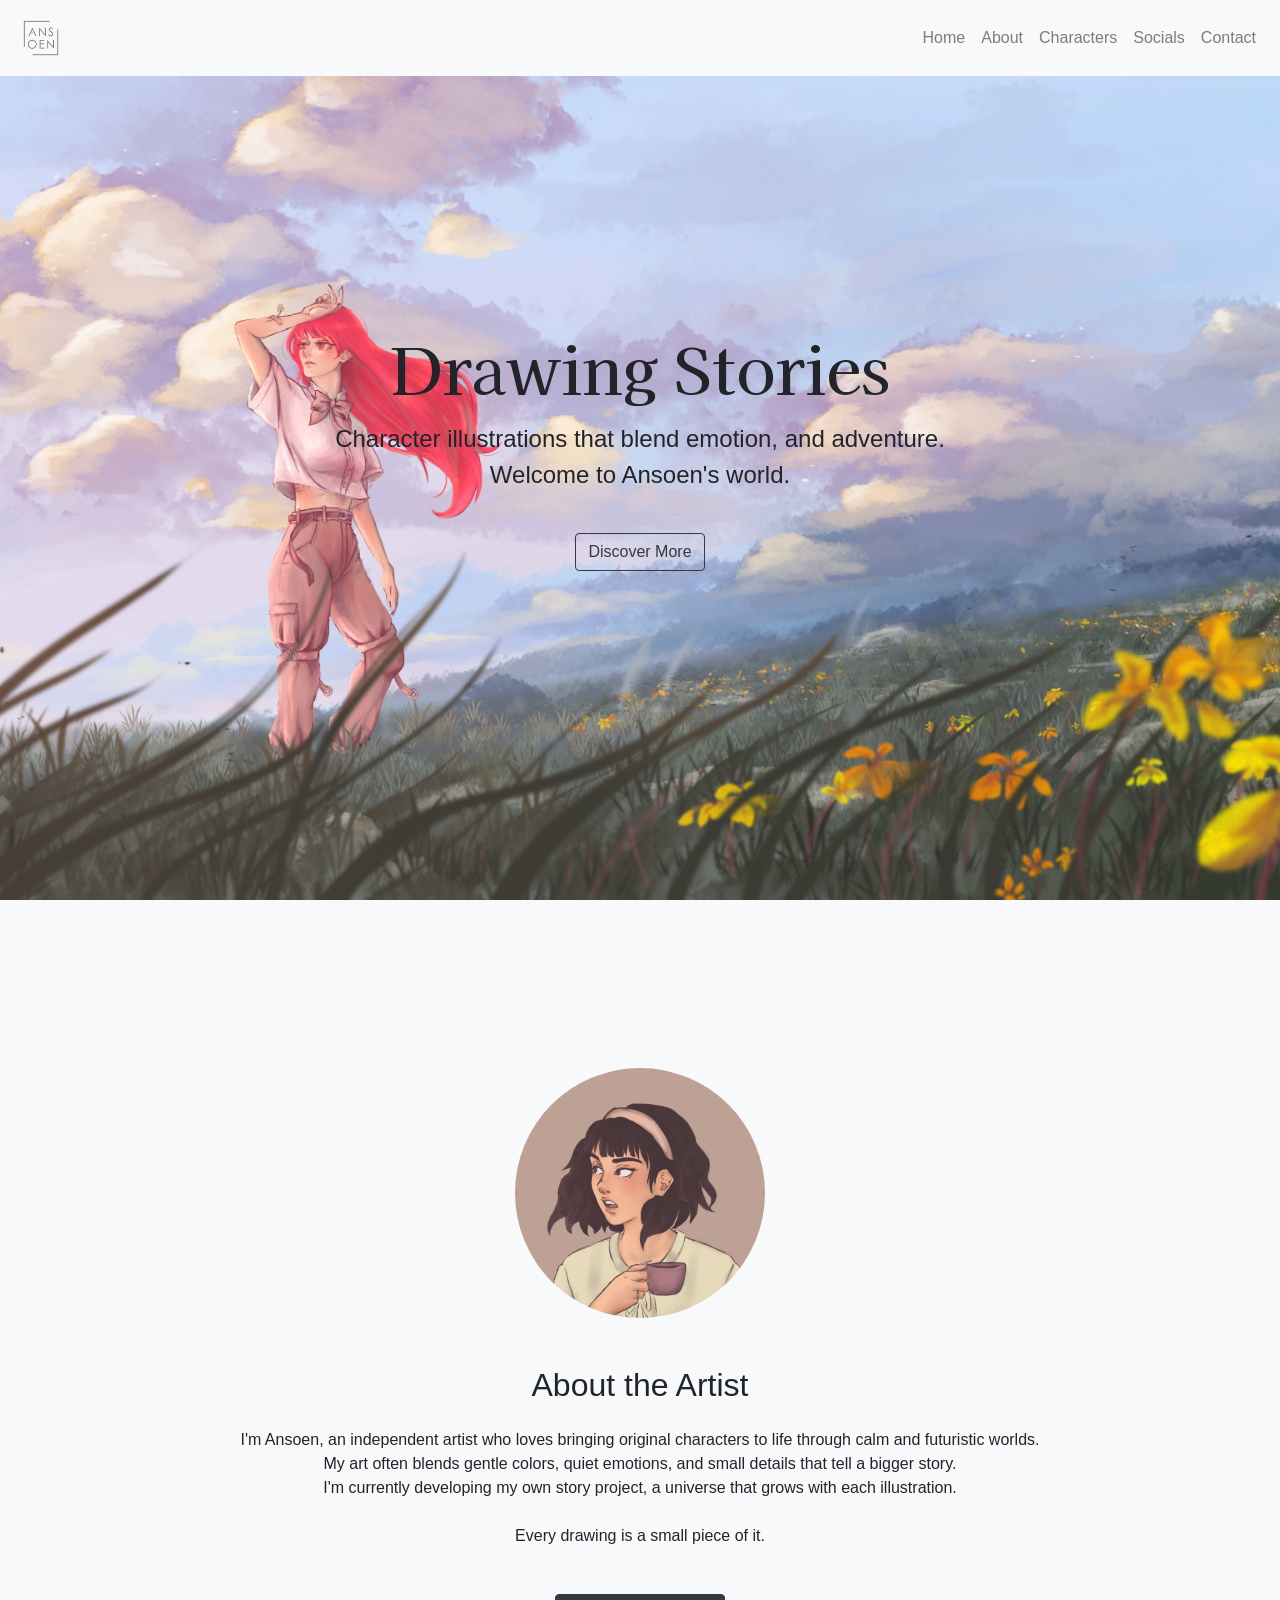
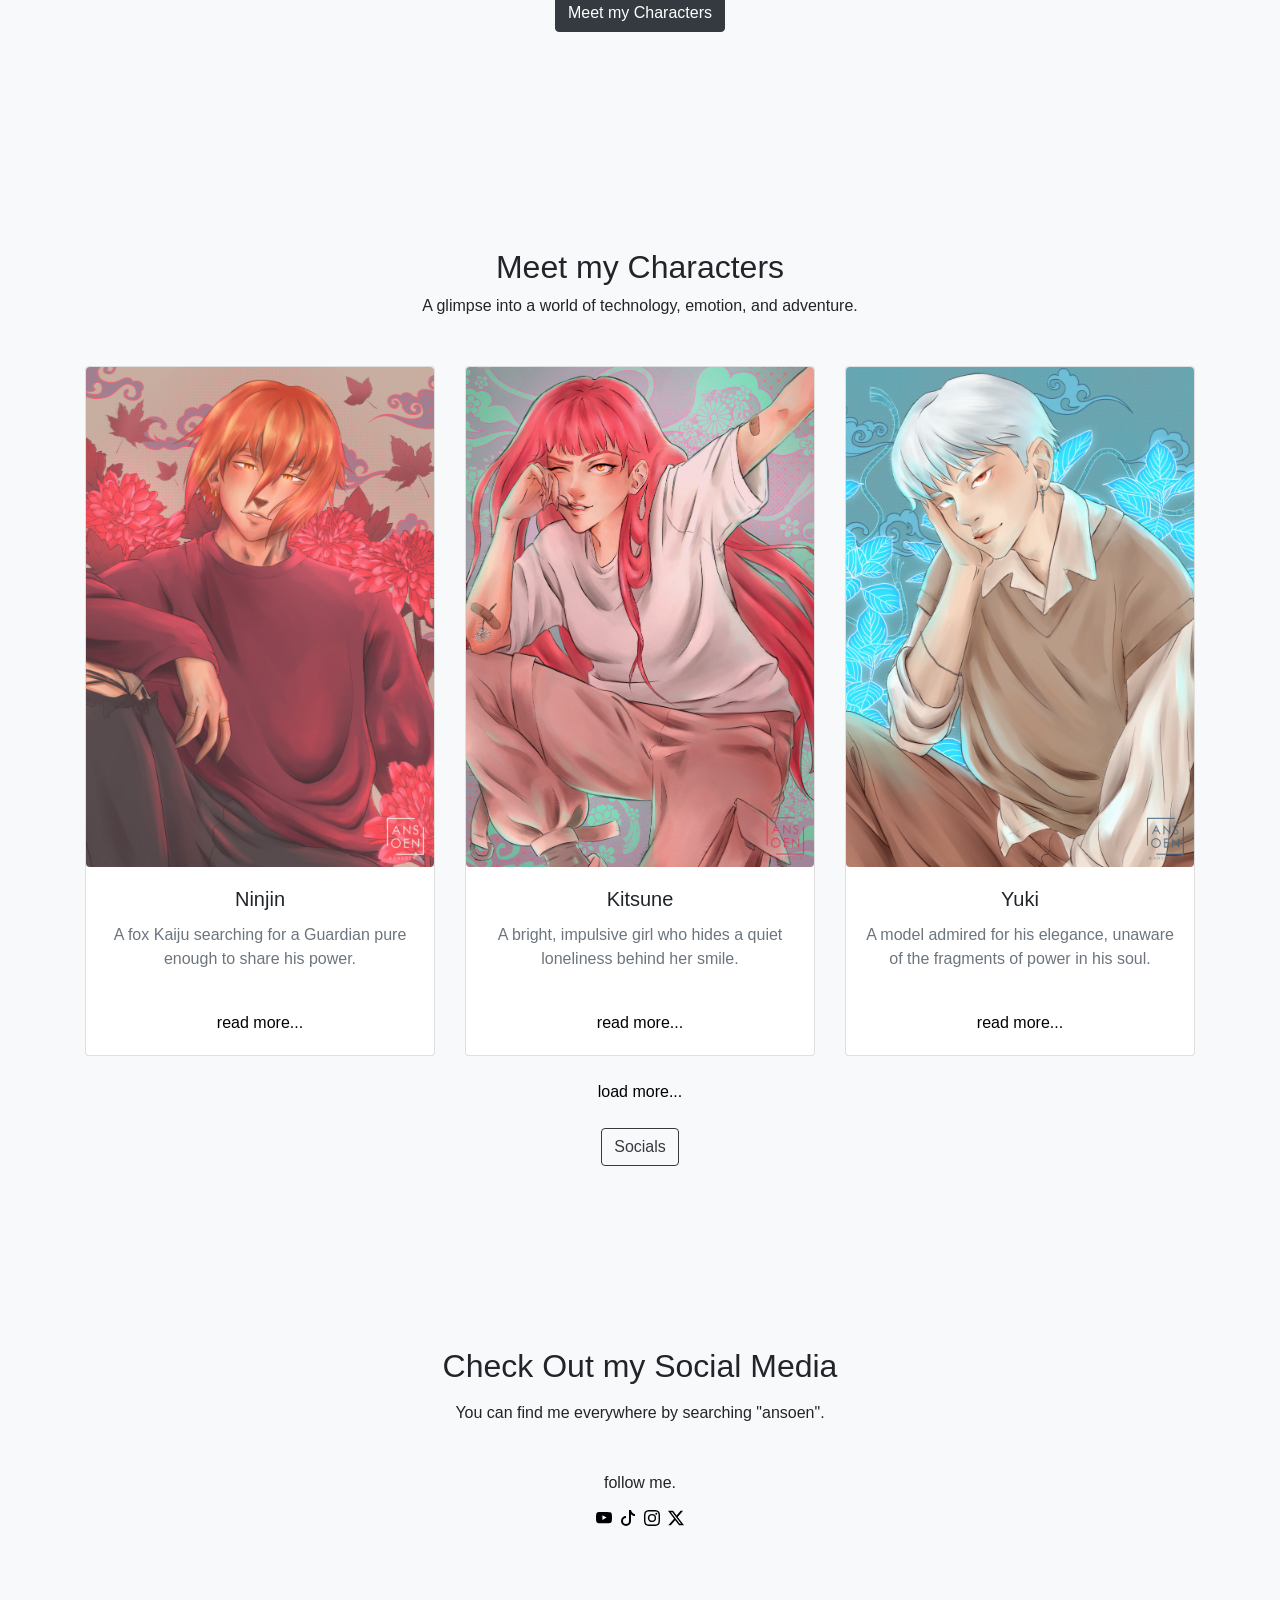
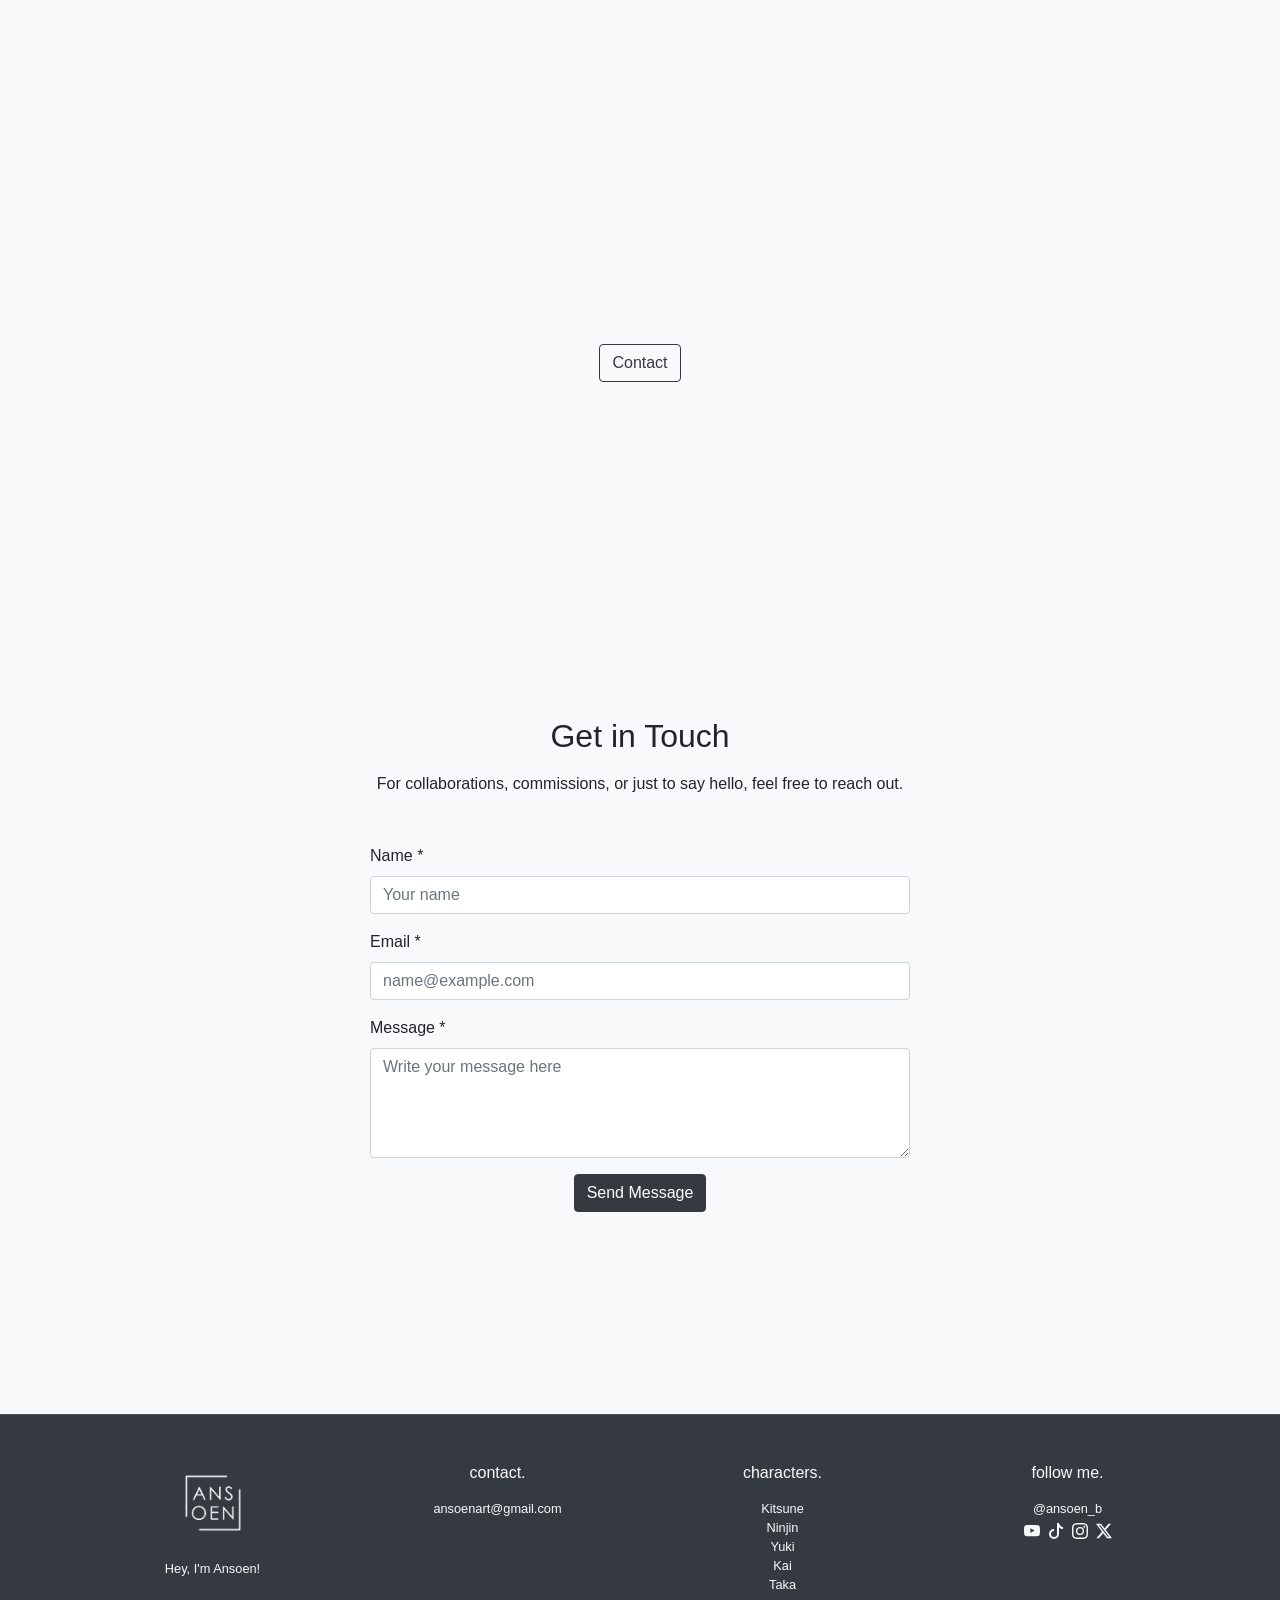
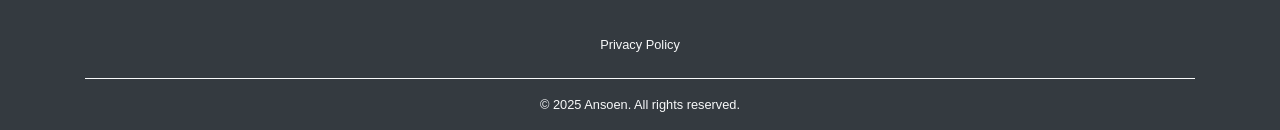
==== commit ec4080d3: "Revert "primeiro commit" This reverts commit 46924bc9d63dfd56e44d9746f1fd1e3c46e734ba." ====
--- a/index.html
+++ b/index.html
@@ -1,36 +1,35 @@
 <!DOCTYPE html>
-<html lang="pt-br">
+<html lang="en">
 
 <head>
     <meta charset="UTF-8">
     <meta name="viewport" content="width=device-width, initial-scale=1.0">
-    <title>Atilar Cadernos Artesanais</title>
+    <title>Hey, I'm Ansoen!</title>
     <link rel="stylesheet" href="https://stackpath.bootstrapcdn.com/bootstrap/4.1.3/css/bootstrap.min.css">
     <link rel="stylesheet" href="css/styles.css">
-    <link rel="icon" href="img/atilar-logo-fav.jpg">
+    <link rel="icon" href="img/ansoen-logo-pto-fav.png">
 
     <link rel="preconnect" href="https://fonts.googleapis.com">
     <link rel="preconnect" href="https://fonts.gstatic.com" crossorigin>
     <link href="https://fonts.googleapis.com/css2?family=Kaisei+Decol&display=swap" rel="stylesheet">
 
-
     <!-- Título que aparece na prévia -->
-    <meta property="og:title" content="Atilar Cadernos">
+    <meta property="og:title" content="Ansoen - Drawing Stories">
     <!-- Descrição que aparece no compartilhamento -->
-    <meta property="og:description" content="Aqui você entra no mundo maravilhoso do livro artesanal.">
+    <meta property="og:description" content="Character illustrations filled with emotion and adventure — welcome to Ansoen’s world.">
     <!-- URL do site -->
-    <meta property="og:url" content="">
+    <meta property="og:url" content="https://ansoen.com">
     <!-- Tipo de conteúdo (site, artigo, vídeo...) -->
     <meta property="og:type" content="website">
     <!-- Imagem da prévia (de preferência 1200x630px) -->
-    <meta property="og:image" content=" ">
+    <meta property="og:image" content="https://ansoen.com/img/ansoen-share.png">
 </head>
 
 <body>
     <!-- navbar -->
     <nav class="navbar navbar-expand-lg navbar-light fixed-top bg-light">
-        <a class="navbar-brand pl-5" href="index.html"><img src="img/atilar-logo-transparente.png" alt="Atilar Cadernos"
-                height="50" style="opacity: 100%; padding: 10px;"></a>
+        <a class="navbar-brand" href="index.html"><img src="img/ansoen-logo-pto-fav.png" alt="Ansoen" height="50"
+                style="opacity: 50%;"></a>
         <button class="navbar-toggler" type="button" data-toggle="collapse" data-target="#navbarNav"
             aria-controls="navbarNav" aria-expanded="false" aria-label="Toggle navigation">
             <span class="navbar-toggler-icon"></span>
@@ -38,367 +37,323 @@
         <div class="collapse navbar-collapse justify-content-end" id="navbarNav">
             <ul class="navbar-nav">
                 <li class="nav-item"><a class="nav-link" href="/index.html#home">Home</a></li>
-                <li class="nav-item"><a class="nav-link" href="/index.html#sobre">Sobre</a></li>
-                <li class="nav-item"><a class="nav-link" href="/index.html#produto">Produtos</a></li>
-                <li class="nav-item"><a class="nav-link" href="/index.html#onde">Onde Encontrar</a></li>
-                <li class="nav-item"><a class="nav-link" href="/index.html#contato">Contato</a></li>
+                <li class="nav-item"><a class="nav-link" href="/index.html#about">About</a></li>
+                <li class="nav-item"><a class="nav-link" href="/index.html#character">Characters</a></li>
+                <li class="nav-item"><a class="nav-link" href="/index.html#social">Socials</a></li>
+                <li class="nav-item"><a class="nav-link" href="/index.html#contact">Contact</a></li>
             </ul>
         </div>
     </nav>
 
     <!-- home -->
-    <section id="home" class="d-flex align-items-center">
-        <div class="home-content card-blur">
-            <h1>Cadernos Artesanais com Tecido de Kimono Autêntico</h1>
+    <section id="home" class="d-flex align-items-center text-center bg-light" style="height:100vh;">
+        <div class="container">
+            <h1>Drawing Stories</h1>
             <p class="lead mt-3">
-                Cada peça é única. Feita à mão no Brasil com tecidos de quimonos japoneses importados,
-                unindo tradição, arte e funcionalidade para o seu dia a dia.
+                Character illustrations that blend emotion, and adventure.<br>Welcome to Ansoen's world.</p>
+            <a href="#about" class="btn btn-outline-dark mt-4 scroll-btn">Discover More</a>
+        </div>
+    </section>
+
+    <!-- about -->
+    <section id="about" class="py-5 bg-light text-center">
+        <div class="container">
+            <div class="img-artist">
+                <img src="img/ansoen-site.png" class="img-default mb-5" alt="Ansoen"
+                    style="height: 250px; border-radius: 100%;">
+            </div>
+            <h2>About the Artist</h2>
+            <p class="mt-4">
+                I'm Ansoen, an independent artist who loves bringing original characters to life through calm and futuristic
+                worlds. <br>My art often blends gentle colors, quiet emotions, and small details that tell a bigger
+                story.
+                <br>I'm currently developing my own story project, a universe that grows with each illustration.
+                <br><br>
+                Every drawing is a small piece of it.
             </p>
-            <a href="#sobre" class="btn btn-dark mt-4 scroll-btn">Saiba mais</a>
-        </div>
-    </section>
-
-
-    <!-- sobre -->
-    <section id="sobre" class="py-5 bg-light text-center">
+            <a href="#character" class="btn btn-dark scroll-btn">Meet my Characters</a>
+        </div>
+    </section>
+
+    <!-- character -->
+    <section id="character" class="py-5 text-center bg-light">
         <div class="container">
-            <h2>Arte japonesa transformada em papelaria artesanal</h2>
-            <p class="mt-5 mx-5">
-                Atilar Cadernos é um ateliê artesanal especializado em cadernos, agendas e planners revestidos com
-                tecido de kimono importado do Japão e com diversas opções de tecidos Nacionais.
-                <br><br>Cada peça é cuidadosamente produzida pela Regina Yoshida, que une técnicas tradicionais de
-                encadernação com estampas japonesas autênticas, criando produtos únicos, elegantes e duráveis.
-                <br><br>Além das coleções prontas, o ateliê também produz encomendas personalizadas para presentes,
-                empresas,
-                projetos especiais e amantes da cultura japonesa.
-            </p>
-            <a href="#produto" class="btn btn-dark scroll-btn mt-5">Conheça os produtos</a>
-            <!-- Avaliações rolando -->
-            <div class="reviews-wrapper mt-4">
-                <div class="reviews-gradient-left"></div>
-                <div class="reviews-gradient-right"></div>
-
-                <div class="reviews-track mt-4">
-
-                    <!-- ORIGINAL -->
-
-                    <div class="review-card">
-                        <p class="review-text">“Eu tenho dois e são maravilhosos!!”</p>
-                        <span class="review-author">— Jasciany Nobre | 21/08/2024 · Instagram</span>
-                    </div>
-
-                    <div class="review-card">
-                        <p class="review-text">“Eu simplesmente amei! ...A linha toda de agendas e cadernos, inclusive
-                            personalizados são incríveis!!”</p>
-                        <span class="review-author">— Ricardo Nakase | 17/12/2024 · Instagram</span>
-                    </div>
-
-                    <div class="review-card">
-                        <p class="review-text">“Lindo caderno para as minhas aquarelas feito pela Regina da
-                            @atilar.cadernos Amei! Muito obrigada!”</p>
-                        <span class="review-author">— Miriam Hit | 19/03/2023 · Facebook</span>
-                    </div>
-
-                    <div class="review-card">
-                        <p class="review-text">“Eu amei meu caderninho! Parabéns pelo capricho de vocês!”</p>
-                        <span class="review-author">— Livia Faccinn | 08/11/2025 · Instagram</span>
-                    </div>
-
-                    <div class="review-card">
-                        <p class="review-text">“Adquiri o meu na Festa Nipo em Salto e estou amandoo!”</p>
-                        <span class="review-author">— Tamy Batista | 24/08/2024 · Instagram</span>
-                    </div>
-
-                    <div class="review-card">
-                        <p class="review-text">“É perfeito, ganhei um e adoro”</p>
-                        <span class="review-author">— Carol Andreazza | 04/11/2025 · Instagram</span>
-                    </div>
-
-                    <div class="review-card">
-                        <p class="review-text">“Amei o trabalho de vocês! Sou apaixonada por papelaria… vi a primeira
-                            vez no último Festival Kodomo no Sono e ameiii!”</p>
-                        <span class="review-author">— Bruna Higs | 11/07/2022 · Instagram</span>
-                    </div>
-
-                    <!-- REPRISE -->
-                    <div class="review-card">
-                        <p class="review-text">“Eu tenho dois e são maravilhosos!!”</p>
-                        <span class="review-author">— Jasciany Nobre | 21/08/2024 · Instagram</span>
-                    </div>
-
-                    <div class="review-card">
-                        <p class="review-text">“Eu simplesmente amei! ...A linha toda de agendas e cadernos, inclusive
-                            personalizados são incríveis!!”</p>
-                        <span class="review-author">— Ricardo Nakase | 17/12/2024 · Instagram</span>
-                    </div>
-
-                    <div class="review-card">
-                        <p class="review-text">“Lindo caderno para as minhas aquarelas feito pela Regina da
-                            @atilar.cadernos Amei! Muito obrigada!”</p>
-                        <span class="review-author">— Miriam Hit | 19/03/2023 · Facebook</span>
-                    </div>
-
-                    <div class="review-card">
-                        <p class="review-text">“Eu amei meu caderninho! Parabéns pelo capricho de vocês!”</p>
-                        <span class="review-author">— Livia Faccinn | 08/11/2025 · Instagram</span>
-                    </div>
-
-                    <div class="review-card">
-                        <p class="review-text">“Adquiri o meu na Festa Nipo em Salto e estou amandoo!”</p>
-                        <span class="review-author">— Tamy Batista | 24/08/2024 · Instagram</span>
-                    </div>
-
-                    <div class="review-card">
-                        <p class="review-text">“É perfeito, ganhei um e adoro”</p>
-                        <span class="review-author">— Carol Andreazza | 04/11/2025 · Instagram</span>
-                    </div>
-
-                    <div class="review-card">
-                        <p class="review-text">“Amei o trabalho de vocês! Sou apaixonada por papelaria… vi a primeira
-                            vez no último Festival Kodomo no Sono e ameiii!”</p>
-                        <span class="review-author">— Bruna Higs | 11/07/2022 · Instagram</span>
-                    </div>
-                </div>
-            </div>
-
-        </div>
-    </section>
-
-    <!-- produtos -->
-    <section id="produto" class="pt-3 text-center bg-light">
-        <div class="container">
-            <h3>Conheça Nossos Produtos</h3>
-            <p class="mb-5">Gostou de algum produto ou deseja uma peça personalizada?
-                <br> Fale diretamente com o ateliê e peça seu orçamento.
-            </p>
+            <h2>Meet my Characters</h2>
+            <p class="mb-5">A glimpse into a world of technology, emotion, and adventure.</p>
 
             <div class="row">
                 <div class="col-md-4 mb-4">
                     <div class="card shadow-sm h-100">
-                        <a href="#" data-toggle="modal" data-target="#imageModal" data-images='[
-      "img/caderno-atilar-artesanal-kimono-1.png",
-      "img/caderno-atilar-artesanal-kimono-2.png"
-    ]'>
-                            <div class="img-hover" style="cursor: pointer;">
-                                <img src="img/caderno-atilar-artesanal-kimono-1.png" class="img-default"
-                                    alt="Caderno Atilar">
-                                <img src="img/caderno-atilar-artesanal-kimono-2.png" class="img-hovered"
-                                    alt="Caderno Atilar">
+                        <!--<img src="img/art1.png" class="card-img-top" alt="Ninjin by Ansoen">-->
+                        <a href="ninjin.html">
+                            <div class="img-hover">
+                                <img src="img/ninjin1-ansoen.png" class="img-default" alt="Ninjin">
+                                <img src="img/ninjin2-ansoen.png" class="img-hovered" alt="Ninjin hover">
                             </div>
                         </a>
                         <div class="card-body">
-                            <h5 class="card-title">Cadernos</h5>
+                            <h5 class="card-title">Ninjin</h5>
                             <p class="card-text text-muted">
                                 <span class="short-text">
-                                    Cadernos artesanais feitos à mão, com miolo de alta qualidade e revestidos com
-                                    tecido de kimono japonês.<br><br></span>
+                                    A fox Kaiju searching for a Guardian pure enough to share his power.<br><br></span>
                                 <span class="more-text">
-                                    Perfeitos para estudos, escrita criativa, organização pessoal e para quem ama
-                                    papelaria exclusiva com identidade japonesa.<br><br>
-                                    O miolo pode ser pautado, pontilhado, quadriculado e liso.</span>
+                                    Centuries later, he found Kitsune, the girl who would unknowingly become his
+                                    guardian.<br><br>
+                                    Calm yet playful, Ninjin carries both warmth and sorrow, a fire that protects and
+                                    consumes at once.</span>
                             </p>
-                            <a href="#" class="ler-mais">ler mais...</a>
+                            <a href="#" class="read-more">read more...</a>
                         </div>
                     </div>
                 </div>
                 <div class="col-md-4 mb-4">
                     <div class="card shadow-sm h-100">
-                        <a href="#" data-toggle="modal" data-target="#imageModal" data-images='[
-      "img/planner-agenda-atilar-artesanal-kimono-1.png",
-      "img/planner-agenda-atilar-artesanal-kimono-2.png"
-    ]'>
-                            <div class="img-hover" style="cursor: pointer;">
-                                <img src="img/planner-agenda-atilar-artesanal-kimono-1.png" class="img-default"
-                                    alt="Planner e Agenda Atilar">
-                                <img src="img/planner-agenda-atilar-artesanal-kimono-2.png" class="img-hovered"
-                                    alt="Planner e Agenda Atilar">
+                        <!--<img src="img/art2.png" class="card-img-top" alt="Kitsune by Ansoen">-->
+                        <a href="kitsune.html">
+                            <div class="img-hover">
+                                <img src="img/kitsune1-ansoen.png" class="img-default" alt="Kitsune">
+                                <img src="img/kitsune2-ansoen.png" class="img-hovered" alt="Kitsune hover">
                             </div>
                         </a>
                         <div class="card-body">
-                            <h5 class="card-title">Planners e Agendas</h5>
+                            <h5 class="card-title">Kitsune</h5>
                             <p class="card-text text-muted">
                                 <span class="short-text">
-                                    Planners e agendas pensados para quem deseja unir organização e
-                                    estética com a beleza de um produto artesanal.<br><br></span>
+                                    A bright, impulsive girl who hides a quiet loneliness behind
+                                    her smile.<br><br></span>
                                 <span class="more-text">
-                                    Produzidos artesanalmente, com capas em tecido de kimono e acabamento
-                                    premium.<br><br>
-                                    Uma peça elegante para acompanhar sua rotina o ano inteiro.</span>
+                                    She lost her memories in a tragic storm, and was saved by Ninjin, the fox
+                                    kaiju who would become her companion.<br><br>
+                                    She now lives between two worlds: ordinary life at a cafe, and a forgotten bond
+                                    she slowly begins to rediscover.</span>
                             </p>
-                            <a href="#" class="ler-mais">ler mais...</a>
+                            <a href="#" class="read-more">read more...</a>
 
                         </div>
                     </div>
                 </div>
                 <div class="col-md-4 mb-4">
                     <div class="card shadow-sm h-100">
-                        <a href="#" data-toggle="modal" data-target="#imageModal" data-images='[
-      "img/encomendas-especiais-atilar-artesanal-kimono-1.png",
-      "img/encomendas-especiais-atilar-artesanal-kimono-2.png"
-    ]'>
-                            <div class="img-hover" style="cursor: pointer;">
-                                <img src="img/encomendas-especiais-atilar-artesanal-kimono-1.png" class="img-default"
-                                    alt="Encomendas Especiais Atilar">
-                                <img src="img/encomendas-especiais-atilar-artesanal-kimono-2.png" class="img-hovered"
-                                    alt="Encomendas Especiais Atilar">
+                        <!--<img src="img/art3.png" class="card-img-top" alt="Yuki by Ansoen">-->
+                        <a href="yuki.html">
+                            <div class="img-hover">
+                                <img src="img/yuki1-ansoen.png" class="img-default" alt="Yuki">
+                                <img src="img/yuki2-ansoen.png" class="img-hovered" alt="Yuki hover">
                             </div>
                         </a>
                         <div class="card-body">
-                            <h5 class="card-title">Encomendas Especiais</h5>
+                            <h5 class="card-title">Yuki</h5>
                             <p class="card-text text-muted">
                                 <span class="short-text">
-                                    Realizamos encomendas personalizadas, seu projeto ganha forma com qualidade,
-                                    precisão e cuidado.<br><br></span>
+                                    A model admired for his elegance, unaware of the fragments of power in his
+                                    soul.<br><br></span>
                                 <span class="more-text">
-                                    Produzimos cadernos de partitura, midori, álbuns de fotos, sketchbooks, cadernos
-                                    para
-                                    prática de hiragana/kanji e projetos personalizados.<br><br>
-                                    É possível inserir nomes, logos ou dedicatórias, criando peças únicas para presentes
-                                    ou eventos.</span>
+                                    He was once a guardian, now a fallen one, wandering between light and
+                                    memory.<br><br>
+                                    His calm gaze hides a forgotten past, and the quiet ache of something lost long
+                                    ago.</span>
                             </p>
-                            <a href="#" class="ler-mais">ler mais...</a>
-                        </div>
-                    </div>
-                </div>
-            </div>
-            <a href="#contato" class="btn btn-dark scroll-btn">Solicitar Orçamento</a>
-        </div>
-    </section>
-
-    <!-- onde encontrar -->
-    <section id="onde" class="pt-5 pb-5 bg-light">
-        <div class="container">
-            <h3 class="text-center mb-5">Onde Encontrar Nossos Produtos</h3>
-
-            <div class="row g-4">
-                <!-- CARD 1 -->
-                <div class="col-md-4">
-                    <div class="card h-100 text-center p-4 shadow-sm border-0">
-                        <div class="icon-wrapper mb-3 mt-4">
-                            <svg xmlns="http://www.w3.org/2000/svg" height="30" fill="currentColor"
-                                class="bi bi-box-seam" viewBox="0 0 16 16">
-                                <path
-                                    d="M8.186 1.113a.5.5 0 0 0-.372 0L1.846 3.5l2.404.961L10.404 2zm3.564 1.426L5.596 5 8 5.961 14.154 3.5zm3.25 1.7-6.5 2.6v7.922l6.5-2.6V4.24zM7.5 14.762V6.838L1 4.239v7.923zM7.443.184a1.5 1.5 0 0 1 1.114 0l7.129 2.852A.5.5 0 0 1 16 3.5v8.662a1 1 0 0 1-.629.928l-7.185 2.874a.5.5 0 0 1-.372 0L.63 13.09a1 1 0 0 1-.63-.928V3.5a.5.5 0 0 1 .314-.464z" />
-                            </svg>
-                        </div>
-                        <h4 class="mb-3">Encomendas para<br>Todo o Brasil</h4>
-                        <p>
-                            Enviamos encomendas personalizadas para qualquer lugar do país.<br><br>
-                            Escolha miolo, tecido e detalhes para receber um produto único na sua casa.
-                        </p>
-                        <a href="https://wa.me/5511917410210?text=Ol%C3%A1%2C%20Vi%20pelo%20site%20e%20gostaria%20de%20fazer%20uma%20encomenda."
-                            target="_blank" class="btn btn-dark mt-3">
-                            Fazer Encomenda
-                        </a>
-                    </div>
-                </div>
-
-
-                <!-- CARD 2 -->
-                <div class="col-md-4">
-                    <div class="card h-100 text-center p-4 shadow-sm border-0">
-                        <div class="icon-wrapper mb-3 mt-4">
-                            <svg xmlns="http://www.w3.org/2000/svg" height="30" fill="currentColor"
-                                class="bi bi-bag-heart" viewBox="0 0 16 16">
-                                <path fill-rule="evenodd"
-                                    d="M10.5 3.5a2.5 2.5 0 0 0-5 0V4h5zm1 0V4H15v10a2 2 0 0 1-2 2H3a2 2 0 0 1-2-2V4h3.5v-.5a3.5 3.5 0 1 1 7 0M14 14V5H2v9a1 1 0 0 0 1 1h10a1 1 0 0 0 1-1M8 7.993c1.664-1.711 5.825 1.283 0 5.132-5.825-3.85-1.664-6.843 0-5.132" />
-                            </svg>
-                        </div>
-                        <h4 class="mb-3">Festivais Japoneses<br>em São Paulo</h4>
-                        <p>
-                            Veja nosos produtos pessoalmente e garanta peças exclusivas.<br><br>
-                            A Atilar Cadernos participa de diversos festivais japoneses na região de São Paulo,
-                            incluindo a Mostra Japão.<br><br>
-                        </p>
-                    </div>
-                </div>
-
-                <!-- CARD 3 -->
-                <div class="col-md-4">
-                    <div class="card h-100 text-center p-4 shadow-sm border-0">
-                        <div class="icon-wrapper mb-3 mt-4">
-                            <svg xmlns="http://www.w3.org/2000/svg" height="30" fill="currentColor"
-                                class="bi bi-instagram" viewBox="0 0 16 16">
-                                <path
-                                    d="M8 0C5.829 0 5.556.01 4.703.048 3.85.088 3.269.222 2.76.42a3.9 3.9 0 0 0-1.417.923A3.9 3.9 0 0 0 .42 2.76C.222 3.268.087 3.85.048 4.7.01 5.555 0 5.827 0 8.001c0 2.172.01 2.444.048 3.297.04.852.174 1.433.372 1.942.205.526.478.972.923 1.417.444.445.89.719 1.416.923.51.198 1.09.333 1.942.372C5.555 15.99 5.827 16 8 16s2.444-.01 3.298-.048c.851-.04 1.434-.174 1.943-.372a3.9 3.9 0 0 0 1.416-.923c.445-.445.718-.891.923-1.417.197-.509.332-1.09.372-1.942C15.99 10.445 16 10.173 16 8s-.01-2.445-.048-3.299c-.04-.851-.175-1.433-.372-1.941a3.9 3.9 0 0 0-.923-1.417A3.9 3.9 0 0 0 13.24.42c-.51-.198-1.092-.333-1.943-.372C10.443.01 10.172 0 7.998 0zm-.717 1.442h.718c2.136 0 2.389.007 3.232.046.78.035 1.204.166 1.486.275.373.145.64.319.92.599s.453.546.598.92c.11.281.24.705.275 1.485.039.843.047 1.096.047 3.231s-.008 2.389-.047 3.232c-.035.78-.166 1.203-.275 1.485a2.5 2.5 0 0 1-.599.919c-.28.28-.546.453-.92.598-.28.11-.704.24-1.485.276-.843.038-1.096.047-3.232.047s-2.39-.009-3.233-.047c-.78-.036-1.203-.166-1.485-.276a2.5 2.5 0 0 1-.92-.598 2.5 2.5 0 0 1-.6-.92c-.109-.281-.24-.705-.275-1.485-.038-.843-.046-1.096-.046-3.233s.008-2.388.046-3.231c.036-.78.166-1.204.276-1.486.145-.373.319-.64.599-.92s.546-.453.92-.598c.282-.11.705-.24 1.485-.276.738-.034 1.024-.044 2.515-.045zm4.988 1.328a.96.96 0 1 0 0 1.92.96.96 0 0 0 0-1.92m-4.27 1.122a4.109 4.109 0 1 0 0 8.217 4.109 4.109 0 0 0 0-8.217m0 1.441a2.667 2.667 0 1 1 0 5.334 2.667 2.667 0 0 1 0-5.334" />
-                            </svg>
-                        </div>
-                        <h4 class="mb-3">Siga Nosso Perfil no Instagram</h4>
-                        <p>
-                            Acompanhe lançamentos, bastidores, pedidos especiais e novidades do ateliê.<br><br>
-                            Fique por dentro dos próximos eventos em que vamos participar.
-                        </p>
-                        <a href="https://www.instagram.com/atilar.cadernos/" target="_blank" class="btn btn-dark mt-3">
-                            Nosso Instagram
-                        </a>
-                    </div>
-                </div>
-
-            </div>
-        </div>
-    </section>
-
-
-    <!-- contato -->
-    <section id="contato" class="pt-3 text-center bg-light">
-        <div class="container">
-            <h3 class="mb-2">Entre em contato</h3>
+                            <a href="#" class="read-more">read more...</a>
+                        </div>
+                    </div>
+                </div>
+            </div>
+            <a href="#" class="more-characters">load more...</a>
+            <div class="more-characters-text">
+                <div class="row justify-content-center">
+                    <div class="col-md-4 mb-4">
+                        <div class="card shadow-sm h-100">
+                            <a href="kai.html">
+                                <div class="img-hover">
+                                    <img src="img/kai1-ansoen.png" class="img-default" alt="Kai">
+                                    <img src="img/kai2-ansoen.png" class="img-hovered" alt="Kai hover">
+                                </div>
+                            </a>
+                            <div class="card-body">
+                                <h5 class="card-title">Kai</h5>
+                                <p class="card-text text-muted">
+                                    <span class="short-text">
+                                        A feline Kaiju who once fought as a samurai before turning into a
+                                        legend.<br><br></span>
+                                    <span class="more-text">
+                                        Gifted with the power to control others' actions, Kai uses his abilities with
+                                        unmatched mastery.<br><br>
+                                        Though once noble, he now drifts through life as an opportunist, charming,
+                                        cunning, and dangerously self-assured.</span>
+                                </p>
+                                <a href="#" class="read-more">read more...</a>
+                            </div>
+                        </div>
+                    </div>
+                    <div class="col-md-4 mb-4">
+                        <div class="card shadow-sm h-100">
+                            <a href="taka.html">
+                                <div class="img-hover">
+                                    <img src="img/taka1-ansoen.png" class="img-default" alt="Taka">
+                                    <img src="img/taka2-ansoen.png" class="img-hovered" alt="Taka hover">
+                                </div>
+                            </a>
+                            <div class="card-body">
+                                <h5 class="card-title">Taka</h5>
+                                <p class="card-text text-muted">
+                                    <span class="short-text">
+                                        A young man from Antihill City who survives by fixing, building, and
+                                        stealing.<br><br></span>
+                                    <span class="more-text">
+                                        Taka lives alone, taking odd jobs to earn credits, beneath his carefree smile
+                                        lies quiet determination, a will forged by loss and survival.<br><br>
+                                        His life changes the day he accepts a mysterious offer from the Yurei.</span>
+                                </p>
+                                <a href="#" class="read-more">read more...</a>
+                            </div>
+                        </div>
+                    </div>
+                </div>
+            </div>
+            <br><a href="#social" class="btn btn-outline-dark mt-4 scroll-btn">Socials</a>
+        </div>
+    </section>
+
+    <!-- socials -->
+    <section id="social" class="py-5 bg-light">
+        <div class="container text-center">
+            <h2>Check Out my Social Media</h2>
             <p class="mt-3 mb-5">
-                Gostou de algum produto ou deseja uma peça personalizada?
-                <br> Fale diretamente com o ateliê e peça seu orçamento.
+                You can find me everywhere by searching "ansoen".
+            </p>
+            <div class="container text-center">
+                <h6 class="fw-bold mb-3">follow me.</h6>
+                <div class="social-icons d-flex justify-content-md-center justify-content-center gap-3 mb-5">
+                    <a href="https://www.youtube.com/@ansoen_b" target="_blank" class="text-light px-1">
+                        <i class="bi bi-youtube"></i>
+                        <svg xmlns="http://www.w3.org/2000/svg" width="16" height="16" fill="black"
+                            class="bi bi-youtube" viewBox="0 0 16 16">
+                            <path
+                                d="M8.051 1.999h.089c.822.003 4.987.033 6.11.335a2.01 2.01 0 0 1 1.415 1.42c.101.38.172.883.22 1.402l.01.104.022.26.008.104c.065.914.073 1.77.074 1.957v.075c-.001.194-.01 1.108-.082 2.06l-.008.105-.009.104c-.05.572-.124 1.14-.235 1.558a2.01 2.01 0 0 1-1.415 1.42c-1.16.312-5.569.334-6.18.335h-.142c-.309 0-1.587-.006-2.927-.052l-.17-.006-.087-.004-.171-.007-.171-.007c-1.11-.049-2.167-.128-2.654-.26a2.01 2.01 0 0 1-1.415-1.419c-.111-.417-.185-.986-.235-1.558L.09 9.82l-.008-.104A31 31 0 0 1 0 7.68v-.123c.002-.215.01-.958.064-1.778l.007-.103.003-.052.008-.104.022-.26.01-.104c.048-.519.119-1.023.22-1.402a2.01 2.01 0 0 1 1.415-1.42c.487-.13 1.544-.21 2.654-.26l.17-.007.172-.006.086-.003.171-.007A100 100 0 0 1 7.858 2zM6.4 5.209v4.818l4.157-2.408z" />
+                        </svg>
+                    </a>
+                    <a href="https://www.tiktok.com/@ansoen_b" target="_blank" class="text-light px-1">
+                        <i class="bi bi-tiktok"></i>
+                        <svg xmlns="http://www.w3.org/2000/svg" width="16" height="16" fill="black" class="bi bi-tiktok"
+                            viewBox="0 0 16 16">
+                            <path
+                                d="M9 0h1.98c.144.715.54 1.617 1.235 2.512C12.895 3.389 13.797 4 15 4v2c-1.753 0-3.07-.814-4-1.829V11a5 5 0 1 1-5-5v2a3 3 0 1 0 3 3z" />
+                        </svg>
+                    </a>
+                    <a href="https://www.instagram.com/ansoen_b/" target="_blank" class="text-light px-1">
+                        <i class="bi bi-instagram"></i>
+                        <svg xmlns="http://www.w3.org/2000/svg" width="16" height="16" fill="black"
+                            class="bi bi-instagram" viewBox="0 0 16 16">
+                            <path
+                                d="M8 0C5.829 0 5.556.01 4.703.048 3.85.088 3.269.222 2.76.42a3.9 3.9 0 0 0-1.417.923A3.9 3.9 0 0 0 .42 2.76C.222 3.268.087 3.85.048 4.7.01 5.555 0 5.827 0 8.001c0 2.172.01 2.444.048 3.297.04.852.174 1.433.372 1.942.205.526.478.972.923 1.417.444.445.89.719 1.416.923.51.198 1.09.333 1.942.372C5.555 15.99 5.827 16 8 16s2.444-.01 3.298-.048c.851-.04 1.434-.174 1.943-.372a3.9 3.9 0 0 0 1.416-.923c.445-.445.718-.891.923-1.417.197-.509.332-1.09.372-1.942C15.99 10.445 16 10.173 16 8s-.01-2.445-.048-3.299c-.04-.851-.175-1.433-.372-1.941a3.9 3.9 0 0 0-.923-1.417A3.9 3.9 0 0 0 13.24.42c-.51-.198-1.092-.333-1.943-.372C10.443.01 10.172 0 7.998 0zm-.717 1.442h.718c2.136 0 2.389.007 3.232.046.78.035 1.204.166 1.486.275.373.145.64.319.92.599s.453.546.598.92c.11.281.24.705.275 1.485.039.843.047 1.096.047 3.231s-.008 2.389-.047 3.232c-.035.78-.166 1.203-.275 1.485a2.5 2.5 0 0 1-.599.919c-.28.28-.546.453-.92.598-.28.11-.704.24-1.485.276-.843.038-1.096.047-3.232.047s-2.39-.009-3.233-.047c-.78-.036-1.203-.166-1.485-.276a2.5 2.5 0 0 1-.92-.598 2.5 2.5 0 0 1-.6-.92c-.109-.281-.24-.705-.275-1.485-.038-.843-.046-1.096-.046-3.233s.008-2.388.046-3.231c.036-.78.166-1.204.276-1.486.145-.373.319-.64.599-.92s.546-.453.92-.598c.282-.11.705-.24 1.485-.276.738-.034 1.024-.044 2.515-.045zm4.988 1.328a.96.96 0 1 0 0 1.92.96.96 0 0 0 0-1.92m-4.27 1.122a4.109 4.109 0 1 0 0 8.217 4.109 4.109 0 0 0 0-8.217m0 1.441a2.667 2.667 0 1 1 0 5.334 2.667 2.667 0 0 1 0-5.334" />
+                        </svg>
+                    </a>
+                    <a href="https://x.com/ansoen_b" target="_blank" class="text-light px-1">
+                        <i class="bi bi-twitter-x"></i>
+                        <svg xmlns="http://www.w3.org/2000/svg" width="16" height="16" fill="black"
+                            class="bi bi-twitter-x" viewBox="0 0 16 16">
+                            <path
+                                d="M12.6.75h2.454l-5.36 6.142L16 15.25h-4.937l-3.867-5.07-4.425 5.07H.316l5.733-6.57L0 .75h5.063l3.495 4.633L12.601.75Zm-.86 13.028h1.36L4.323 2.145H2.865z" />
+                        </svg>
+                    </a>
+                </div>
+                <iframe width="560" height="301" src="https://www.youtube.com/embed/1OSUp1n5EaU?si=HOjYBg-n0JE6rnjm"
+                    title="YouTube video player" frameborder="0" style="border-radius: 10px;"
+                    allow="accelerometer; autoplay; clipboard-write; encrypted-media; gyroscope; picture-in-picture; web-share"
+                    referrerpolicy="strict-origin-when-cross-origin" allowfullscreen></iframe>
+                <br><a href="#contact" class="btn btn-outline-dark mt-4 scroll-btn">Contact</a>
+            </div>
+    </section>
+
+    <!-- contact -->
+    <section id="contact" class="py-5 bg-light">
+        <div class="container text-center">
+            <h2>Get in Touch</h2>
+            <p class="mt-3 mb-5">
+                For collaborations, commissions, or just to say hello, feel free to reach out.
             </p>
             <div class="row justify-content-center">
                 <div class="col-md-6">
                     <form id="contactForm">
                         <div class="form-group text-left">
-                            <label for="name">Nome *</label>
-                            <input type="text" class="form-control" id="name" placeholder="Seu nome">
+                            <label for="name">Name *</label>
+                            <input type="text" class="form-control" id="name" placeholder="Your name">
                         </div>
                         <div class="form-group text-left">
-                            <label for="message">Menssagem *</label>
+                            <label for="email">Email *</label>
+                            <input type="email" class="form-control" id="email" placeholder="name@example.com">
+                        </div>
+                        <div class="form-group text-left">
+                            <label for="message">Message *</label>
                             <textarea class="form-control" id="message" rows="4"
-                                placeholder="Digite sua mensagem aqui"></textarea>
-                        </div>
-                        <button type="submit" class="btn btn-dark">Enviar Menssagem</button>
+                                placeholder="Write your message here"></textarea>
+                        </div>
+                        <button type="submit" class="btn btn-dark">Send Message</button>
                     </form>
-                    <p id="formMsg" class="mt-3 text-danger" style="display:none;">Por favor, preencha todos os campos
-                        obrigatórios.
+                    <p id="formMsg" class="mt-3 text-danger" style="display:none;">Please fill out all required fields.
                     </p>
                 </div>
             </div>
+        </div>
     </section>
 
     <footer class="footer bg-dark text-light pt-5 pb-3">
         <div class="container">
-            <div class="row text-center justify-content-center">
+            <div class="row text-center text-md-start">
                 <!-- logo -->
-                <div class="col-md-3 mb-0 mt-0">
+                <div class="col-md-3 mb-4">
                     <a href="index.html" class="d-inline-flex align-items-center mb-2 text-decoration-none">
-                        <img src="img/atilar-logo.png" alt="Atilar Cadernos Logo" width="100" class="me-2">
-                        <span class="fs-5 fw-semibold"></span>
-                    </a>
-                    <p class="small mt-0">Atilar Encadernações</p>
-                </div>
-
-                <!-- contato -->
-                <div class="col-md-3 mb-4 mt-4">
-                    <h6 class="fw-bold mb-3">Contato</h6>
+                        <img src="img/ansoen-logo-bco-fav.png" alt="Ansoen Logo" width="80" class="me-2">
+                        <span class="fs-5 fw-semibold text-light"></span>
+                    </a>
+                    <p class="small mt-2">Hey, I'm Ansoen!</p>
+                </div>
+
+                <!-- contact -->
+                <div class="col-md-3 mb-4">
+                    <h6 class="fw-bold mb-3">contact.</h6>
                     <p class="mb-1 small">
-                        <i class="bi bi-envelope me-2"></i>Entre em contato pelo nosso Whatsapp: <br>
-
-                        <a href="https://wa.me/5511917410210?text=Ol%C3%A1%2C%20Vi%20pelo%20site%20e%20gostaria%20de%20mais%20informa%C3%A7%C3%B5es."
-                            target="_blank" class="text-light px-1">(11) 91741-0210</a>
+                        <a href="mailto:ansoenart@gmail.com"
+                            class="text-light text-decoration-none bi bi-envelope me-2">ansoenart@gmail.com</a>
                     </p>
                 </div>
 
-                <!-- Instagram -->
-                <div class="col-md-3 mb-4 mt-4 text-md-center">
-                    <h6 class="fw-bold mb-3">Redes Sociais</h6>
+                <!-- characters -->
+                <div class="col-md-3 mb-4">
+                    <h6 class="fw-bold mb-3">characters.</h6>
+                    <ul class="list-unstyled small">
+                        <li><a href="kitsune.html" class="text-light text-decoration-none">Kitsune</a></li>
+                        <li><a href="ninjin.html" class="text-light text-decoration-none">Ninjin</a></li>
+                        <li><a href="yuki.html" class="text-light text-decoration-none">Yuki</a></li>
+                        <li><a href="kai.html" class="text-light text-decoration-none">Kai</a></li>
+                        <li><a href="taka.html" class="text-light text-decoration-none">Taka</a></li>
+                    </ul>
+                </div>
+
+                <!-- follow -->
+                <div class="col-md-3 mb-4 text-md-center">
+                    <h6 class="fw-bold mb-3">follow me.</h6>
                     <p class="mb-1 small">
-                        <i class="bi bi-envelope me-2"></i>atilar.cadernos
+                        <i class="bi bi-envelope me-2"></i>@ansoen_b
                     </p>
                     <div class="social-icons d-flex justify-content-md-center justify-content-center gap-3">
-                        <a href="https://www.instagram.com/atilar.cadernos/" target="_blank" class="text-light px-1">
+                        <a href="https://www.youtube.com/@ansoen_b" target="_blank" class="text-light px-1">
+                            <i class="bi bi-youtube"></i>
+                            <svg xmlns="http://www.w3.org/2000/svg" width="16" height="16" fill="currentColor"
+                                class="bi bi-youtube" viewBox="0 0 16 16">
+                                <path
+                                    d="M8.051 1.999h.089c.822.003 4.987.033 6.11.335a2.01 2.01 0 0 1 1.415 1.42c.101.38.172.883.22 1.402l.01.104.022.26.008.104c.065.914.073 1.77.074 1.957v.075c-.001.194-.01 1.108-.082 2.06l-.008.105-.009.104c-.05.572-.124 1.14-.235 1.558a2.01 2.01 0 0 1-1.415 1.42c-1.16.312-5.569.334-6.18.335h-.142c-.309 0-1.587-.006-2.927-.052l-.17-.006-.087-.004-.171-.007-.171-.007c-1.11-.049-2.167-.128-2.654-.26a2.01 2.01 0 0 1-1.415-1.419c-.111-.417-.185-.986-.235-1.558L.09 9.82l-.008-.104A31 31 0 0 1 0 7.68v-.123c.002-.215.01-.958.064-1.778l.007-.103.003-.052.008-.104.022-.26.01-.104c.048-.519.119-1.023.22-1.402a2.01 2.01 0 0 1 1.415-1.42c.487-.13 1.544-.21 2.654-.26l.17-.007.172-.006.086-.003.171-.007A100 100 0 0 1 7.858 2zM6.4 5.209v4.818l4.157-2.408z" />
+                            </svg>
+                        </a>
+                        <a href="https://www.tiktok.com/@ansoen_b" target="_blank" class="text-light px-1">
+                            <i class="bi bi-tiktok"></i>
+                            <svg xmlns="http://www.w3.org/2000/svg" width="16" height="16" fill="currentColor"
+                                class="bi bi-tiktok" viewBox="0 0 16 16">
+                                <path
+                                    d="M9 0h1.98c.144.715.54 1.617 1.235 2.512C12.895 3.389 13.797 4 15 4v2c-1.753 0-3.07-.814-4-1.829V11a5 5 0 1 1-5-5v2a3 3 0 1 0 3 3z" />
+                            </svg>
+                        </a>
+                        <a href="https://www.instagram.com/ansoen_b/" target="_blank" class="text-light px-1">
                             <i class="bi bi-instagram"></i>
                             <svg xmlns="http://www.w3.org/2000/svg" width="16" height="16" fill="currentColor"
                                 class="bi bi-instagram" viewBox="0 0 16 16">
@@ -406,86 +361,26 @@
                                     d="M8 0C5.829 0 5.556.01 4.703.048 3.85.088 3.269.222 2.76.42a3.9 3.9 0 0 0-1.417.923A3.9 3.9 0 0 0 .42 2.76C.222 3.268.087 3.85.048 4.7.01 5.555 0 5.827 0 8.001c0 2.172.01 2.444.048 3.297.04.852.174 1.433.372 1.942.205.526.478.972.923 1.417.444.445.89.719 1.416.923.51.198 1.09.333 1.942.372C5.555 15.99 5.827 16 8 16s2.444-.01 3.298-.048c.851-.04 1.434-.174 1.943-.372a3.9 3.9 0 0 0 1.416-.923c.445-.445.718-.891.923-1.417.197-.509.332-1.09.372-1.942C15.99 10.445 16 10.173 16 8s-.01-2.445-.048-3.299c-.04-.851-.175-1.433-.372-1.941a3.9 3.9 0 0 0-.923-1.417A3.9 3.9 0 0 0 13.24.42c-.51-.198-1.092-.333-1.943-.372C10.443.01 10.172 0 7.998 0zm-.717 1.442h.718c2.136 0 2.389.007 3.232.046.78.035 1.204.166 1.486.275.373.145.64.319.92.599s.453.546.598.92c.11.281.24.705.275 1.485.039.843.047 1.096.047 3.231s-.008 2.389-.047 3.232c-.035.78-.166 1.203-.275 1.485a2.5 2.5 0 0 1-.599.919c-.28.28-.546.453-.92.598-.28.11-.704.24-1.485.276-.843.038-1.096.047-3.232.047s-2.39-.009-3.233-.047c-.78-.036-1.203-.166-1.485-.276a2.5 2.5 0 0 1-.92-.598 2.5 2.5 0 0 1-.6-.92c-.109-.281-.24-.705-.275-1.485-.038-.843-.046-1.096-.046-3.233s.008-2.388.046-3.231c.036-.78.166-1.204.276-1.486.145-.373.319-.64.599-.92s.546-.453.92-.598c.282-.11.705-.24 1.485-.276.738-.034 1.024-.044 2.515-.045zm4.988 1.328a.96.96 0 1 0 0 1.92.96.96 0 0 0 0-1.92m-4.27 1.122a4.109 4.109 0 1 0 0 8.217 4.109 4.109 0 0 0 0-8.217m0 1.441a2.667 2.667 0 1 1 0 5.334 2.667 2.667 0 0 1 0-5.334" />
                             </svg>
                         </a>
-                        <a href="https://wa.me/5511917410210?text=Ol%C3%A1%2C%20Vi%20pelo%20site%20e%20gostaria%20de%20mais%20informa%C3%A7%C3%B5es."
-                            target="_blank" class="text-light px-1">
-                            <i class="bi bi-whatsapp"></i>
+                        <a href="https://x.com/ansoen_b" target="_blank" class="text-light px-1">
+                            <i class="bi bi-twitter-x"></i>
                             <svg xmlns="http://www.w3.org/2000/svg" width="16" height="16" fill="currentColor"
-                                class="bi bi-whatsapp" viewBox="0 0 16 16">
+                                class="bi bi-twitter-x" viewBox="0 0 16 16">
                                 <path
-                                    d="M13.601 2.326A7.85 7.85 0 0 0 7.994 0C3.627 0 .068 3.558.064 7.926c0 1.399.366 2.76 1.057 3.965L0 16l4.204-1.102a7.9 7.9 0 0 0 3.79.965h.004c4.368 0 7.926-3.558 7.93-7.93A7.9 7.9 0 0 0 13.6 2.326zM7.994 14.521a6.6 6.6 0 0 1-3.356-.92l-.24-.144-2.494.654.666-2.433-.156-.251a6.56 6.56 0 0 1-1.007-3.505c0-3.626 2.957-6.584 6.591-6.584a6.56 6.56 0 0 1 4.66 1.931 6.56 6.56 0 0 1 1.928 4.66c-.004 3.639-2.961 6.592-6.592 6.592m3.615-4.934c-.197-.099-1.17-.578-1.353-.646-.182-.065-.315-.099-.445.099-.133.197-.513.646-.627.775-.114.133-.232.148-.43.05-.197-.1-.836-.308-1.592-.985-.59-.525-.985-1.175-1.103-1.372-.114-.198-.011-.304.088-.403.087-.088.197-.232.296-.346.1-.114.133-.198.198-.33.065-.134.034-.248-.015-.347-.05-.099-.445-1.076-.612-1.47-.16-.389-.323-.335-.445-.34-.114-.007-.247-.007-.38-.007a.73.73 0 0 0-.529.247c-.182.198-.691.677-.691 1.654s.71 1.916.81 2.049c.098.133 1.394 2.132 3.383 2.992.47.205.84.326 1.129.418.475.152.904.129 1.246.08.38-.058 1.171-.48 1.338-.943.164-.464.164-.86.114-.943-.049-.084-.182-.133-.38-.232" />
+                                    d="M12.6.75h2.454l-5.36 6.142L16 15.25h-4.937l-3.867-5.07-4.425 5.07H.316l5.733-6.57L0 .75h5.063l3.495 4.633L12.601.75Zm-.86 13.028h1.36L4.323 2.145H2.865z" />
                             </svg>
                         </a>
                     </div>
                 </div>
-
-            </div>
-
+            </div>
             <div class="text-center small">
-
+                <a href="privacy-policy.html" class="text-light text-decoration-none me-3">Privacy Policy</a>
             </div>
             <div class="text-center border-top border-light mt-4 pt-3 small">
-                © 2025 ATILAR CADERNOS LTDA CNPJ 52.496.535/0001-07 - Todos os direitos reservados - <a
-                    href="politica-privacidade.html" class="text-light text-decoration-none me-3">Politica de
-                    Privacidade</a><br>Feito por <a href="https://www.andressaengel.com/"
-                    class="text-light text-decoration-none me-3" target="_blank">Andressa Engel</a>
+                © 2025 Ansoen. All rights reserved.
             </div>
         </div>
     </footer>
 
-    <!--whatsapp icone-->
-    <a href="https://wa.me/5511917410210?text=Ol%C3%A1!%20Gostaria%20de%20mais%20informações." class="whatsapp-float"
-        target="_blank">
-        <i class="fab fa-whatsapp"></i>
-        <svg xmlns="http://www.w3.org/2000/svg" height="30" fill="currentColor" class="bi bi-whatsapp"
-            viewBox="0 0 16 16">
-            <path
-                d="M13.601 2.326A7.85 7.85 0 0 0 7.994 0C3.627 0 .068 3.558.064 7.926c0 1.399.366 2.76 1.057 3.965L0 16l4.204-1.102a7.9 7.9 0 0 0 3.79.965h.004c4.368 0 7.926-3.558 7.93-7.93A7.9 7.9 0 0 0 13.6 2.326zM7.994 14.521a6.6 6.6 0 0 1-3.356-.92l-.24-.144-2.494.654.666-2.433-.156-.251a6.56 6.56 0 0 1-1.007-3.505c0-3.626 2.957-6.584 6.591-6.584a6.56 6.56 0 0 1 4.66 1.931 6.56 6.56 0 0 1 1.928 4.66c-.004 3.639-2.961 6.592-6.592 6.592m3.615-4.934c-.197-.099-1.17-.578-1.353-.646-.182-.065-.315-.099-.445.099-.133.197-.513.646-.627.775-.114.133-.232.148-.43.05-.197-.1-.836-.308-1.592-.985-.59-.525-.985-1.175-1.103-1.372-.114-.198-.011-.304.088-.403.087-.088.197-.232.296-.346.1-.114.133-.198.198-.33.065-.134.034-.248-.015-.347-.05-.099-.445-1.076-.612-1.47-.16-.389-.323-.335-.445-.34-.114-.007-.247-.007-.38-.007a.73.73 0 0 0-.529.247c-.182.198-.691.677-.691 1.654s.71 1.916.81 2.049c.098.133 1.394 2.132 3.383 2.992.47.205.84.326 1.129.418.475.152.904.129 1.246.08.38-.058 1.171-.48 1.338-.943.164-.464.164-.86.114-.943-.049-.084-.182-.133-.38-.232" />
-        </svg>
-    </a>
-
-
-    <!--pop up da imagem-->
-    <div class="modal fade" id="imageModal" tabindex="-1" role="dialog" aria-hidden="true">
-        <div class="modal-dialog modal-dialog-centered" role="document">
-            <div class="modal-content bg-transparent border-0">
-                <div class="modal-body text-center p-0">
-                    <button type="button" class="close text-white position-absolute" style="top:10px;right:10px;"
-                        data-dismiss="modal">&times;</button>
-                    <img id="modalImage" src="" class="img-fluid" alt="Imagem do Card">
-                    <div class="mt-2">
-                        <button id="prevImage" class="btn btn-dark btn-sm">Anterior</button>
-                        <button id="nextImage" class="btn btn-dark btn-sm">Próximo</button>
-                    </div>
-                </div>
-            </div>
-        </div>
-    </div>
-
-
-    <script>
-        document.getElementById("contactForm").addEventListener("submit", function (e) {
-            e.preventDefault(); // Impede o reload da página
-
-            const name = document.getElementById("name").value.trim();
-            const message = document.getElementById("message").value.trim();
-
-            if (!name || !message) {
-                document.getElementById("formMsg").style.display = "block";
-                return;
-            }
-
-            const phone = "5511917410210"; // <-- Seu número no formato correto
-
-            const text = `Olá, meu nome é ${name}. ${message}`;
-            const encodedText = encodeURIComponent(text);
-
-            const url = `https://wa.me/${phone}?text=${encodedText}`;
-
-            window.open(url, "_blank");
-        });
-    </script>
-
-    <script src="script.js" defer></script>
     <script src="https://code.jquery.com/jquery-3.3.1.min.js"></script>
     <script src="https://cdnjs.cloudflare.com/ajax/libs/popper.js/1.14.3/umd/popper.min.js"></script>
     <script src="https://stackpath.bootstrapcdn.com/bootstrap/4.1.3/js/bootstrap.min.js"></script>
--- a/css/styles.css
+++ b/css/styles.css
@@ -1,9 +1,9 @@
-:root {
-    --clara: #f9c9bd !important;
-    --media: #f9b6ad !important;
-    --destaque: #f26a6c !important;
-    --escura: #ae5250 !important;
-}
+/*.kaisei-decol-regular {
+  font-family: "Kaisei Decol", serif;
+  font-weight: 400;
+  font-style: normal;
+}
+*/
 
 html {
     scroll-behavior: smooth;
@@ -13,93 +13,36 @@
     padding: 60px 0;
     display: flex;
     align-items: center;
-}
-
+    justify-content: center;
+    text-align: center;
+}
+
+#home {
+    /*imagem de fundo no home*/
+    height: 100vh;
+    background: url("../img/background-kitsune-ansoen.png") center center no-repeat;
+    background-size: cover;
+}
 
 #home h1 {
     font-family: "Kaisei Decol", serif;
-    font-size: 3rem;
+    font-size: 4rem;
 }
 
 #home p {
     font-size: 1.5rem;
 }
 
-/* slideshow */
-@keyframes slideShow {
-    0% {
-        background-image: url("../img/caderno-planner-agenda-atilar-artesanal-kimono-1.png");
-    }
-
-    45% {
-        background-image: url("../img/caderno-planner-agenda-atilar-artesanal-kimono-2.png");
-    }
-
-    75% {
-        background-image: url("../img/caderno-planner-agenda-atilar-artesanal-kimono-3.png");
-    }
-
-    100% {
-        background-image: url("../img/caderno-planner-agenda-atilar-artesanal-kimono-1.png");
-    }
-}
-
-#home {
-    position: relative;
-    height: 100vh;
-    color: #000;
-    display: flex;
-    align-items: center;
-    text-align: center;
-    justify-content: center;
-    background-size: cover;
-    background-position: center;
-    animation: slideShow 25s infinite alternate ease-in-out;
-}
-
-.card-blur {
-    background: rgba(247, 247, 247, 0.55);
-    /* caixa branca com transparência */
-    backdrop-filter: blur(8px);
-    /* desfoca o fundo */
-    -webkit-backdrop-filter: blur(8px);
-    padding: 2rem;
-    border-radius: 15px;
-    box-shadow: 0 4px 20px rgba(0, 0, 0, 0.15);
-    display: inline-block;
-    width: 1100px;
-    margin: 1.5rem;
-}
-
-/* Padding padrão (mobile) */
-.card-blur {
-    padding: 1.5rem;
-    border-radius: 12px;
-    backdrop-filter: blur(5px);
-    background: rgba(247, 247, 247, 0.55);
-}
-
-/* Desktop */
-@media (min-width: 769px) {
-    .card-blur {
-        padding: 5rem 6rem;
-        /* aumente como quiser */
-    }
-}
-
-
-#sobre,
-#onde,
-#contato,
-#produto {
-    height: 100vh;
-    justify-content: center;
-    text-align: center;
-}
-
-#sobre h2 {
-    font-family: "Kaisei Decol", serif;
-    font-size: 2rem;
+#about {
+    height: 100vh;
+}
+
+#social {
+    height: 100vh;
+}
+
+#contact {
+    height: 100vh;
 }
 
 #privacy {
@@ -110,115 +53,11 @@
     margin-top: 30px;
 }
 
-.btn-dark {
-    background-color: var(--destaque);
-    border: 0 !important;
-    outline: 0 !important;
-
-}
-
-.btn-dark:hover {
-    background-color: var(--clara);
-    color: var(--destaque);
-    box-shadow: 0 5px 15px var(--destaque);
-    border: 0 !important;
-    outline: 0 !important;
-
-}
-
-.btn-dark:not(:disabled):not(.disabled):active,
-.btn-dark.active,
-.show>.btn-dark.dropdown-toggle {
-    background-color: var(--destaque) !important;
-    color: var(--clara) !important;
-    border-color: var(--clara) !important;
-    box-shadow: 0 5px 15px var(--destaque) !important;
-    border: 0 !important;
-    outline: 0 !important;
-}
-
-.btn-dark.focus,
-.btn-dark:focus {
-    box-shadow: var(--destaque) !important;
-    border: 0 !important;
-    outline: 0 !important;
-}
-
-.navbar-light .navbar-nav .nav-link.active {
-    color: var(--clara) !important;
-    border-bottom: 2px solid var(--clara);
-}
-
-
-.navbar-light .navbar-nav .nav-link {
-    color: var(--destaque);
-    transition: 0.2s;
-}
-
-.navbar-light .navbar-nav .nav-link:hover {
-    color: var(--clara);
-    background-color: rgba(0, 0, 0, 0);
-    /* mantém transparente */
-}
-
-.navbar-light .navbar-nav .nav-link.active,
-.navbar-light .navbar-nav .nav-link:active {
-    color: var(--clara) !important;
-    border-bottom: 2px solid var(--clara);
-    border: 0px;
-
-}
-
-.navbar-light .navbar-nav .nav-link:focus {
-    color: var(--clara);
-    outline: none;
-    border: 0px;
-
-}
-
-.navbar-toggler {
-    padding: .25rem .75rem;
-    font-size: 1.25rem;
-    line-height: 1;
-    background-color: transparent;
-    border: 0px solid transparent;
-    border-radius: .25rem;
-}
-
-.navbar-toggler:active {
-    background-color: var(--destaque);
-    border-color: var(--clara) !important;
-    box-shadow: 0 5px 15px var(--destaque) !important;
-    border: 0 !important;
-    outline: 0 !important;
-}
-
-.navbar-toggler:focus {
-    border-color: none !important;
-    box-shadow: 0;
-    border: 0 !important;
-    outline: 0 !important;
-}
-
-.navbar-toggler-icon {
-    background-image: url("data:image/svg+xml;charset=utf8,%3Csvg viewBox='0 0 30 30' xmlns='http://www.w3.org/2000/svg'%3E%3Cpath stroke='%23f26a6c' stroke-width='2' stroke-linecap='round' stroke-miterlimit='10' d='M4 7h22M4 15h22M4 23h22'/%3E%3C/svg%3E") !important;
-}
-
-
-.footer {
-    background-color: var(--clara) !important;
-    color: var(--escura) !important;
+footer {
+    background-color: #333;
+    color: #fff;
     padding: 20px 0;
     text-align: center;
-}
-
-.footer h6 {
-    color: var(--destaque) !important;
-
-}
-
-.footer a {
-    color: var(--escura) !important;
 }
 
 .footer {
@@ -226,12 +65,8 @@
 }
 
 .footer a:hover {
-    color: var(--destaque) !important;
+    color: #aaa;
     transition: color 0.2s ease;
-}
-
-.border-top {
-    border-color: var(--destaque) !important;
 }
 
 .social-icons a svg {
@@ -255,10 +90,17 @@
     justify-content: space-between;
 }
 
+.img-artist:hover {
+    opacity: 95%;
+    transform: scale(1.05);
+    transition: transform 0.2s ease;
+
+}
+
 .img-hover {
     position: relative;
     width: auto;
-    height: 300px;
+    height: 500px;
     overflow: hidden;
     border-radius: 0.25rem;
 }
@@ -273,7 +115,6 @@
     left: 0;
 }
 
-
 .img-hovered {
     opacity: 0;
 }
@@ -290,16 +131,45 @@
     display: none;
 }
 
-.ler-mais {
-    color: var(--destaque);
+.read-more {
+    color: black;
     cursor: pointer;
     text-decoration: none;
 }
 
-.ler-mais:hover {
-    color: var(--media);
+.read-more:hover {
+    color: gray;
     text-decoration: none;
 }
+
+.more-characters-text {
+    display: none;
+}
+
+.more-characters {
+    color: black;
+    cursor: pointer;
+    text-decoration: none;
+}
+
+.more-characters:hover {
+    color: gray;
+    text-decoration: none;
+}
+
+#intro {
+    height: 100vh;
+    /*animation: subtle-bounce 3s ease-in-out infinite;*/
+}
+
+/*@keyframes subtle-bounce {
+  0%, 100% {
+    transform: translateY(0);
+  }
+  50% {
+    transform: translateY(-20px);
+  }
+}*/
 
 .scroll-down {
     position: absolute;
@@ -320,30 +190,6 @@
     animation: scroll 1.5s infinite;
 }
 
-/*icone*/
-
-.icon-wrapper {
-    width: 70px;
-    height: 70px;
-    margin: 0 auto;
-    border-radius: 50%;
-    background: var(--clara);
-    color: var(--destaque);
-    display: flex;
-    align-items: center;
-    justify-content: center;
-    transition: transform 0.3s ease, box-shadow 0.3s ease;
-}
-
-.icon-wrapper i {
-    font-size: 2rem;
-}
-
-.card:hover .icon-wrapper {
-    transform: translateY(-5px);
-    box-shadow: 0 5px 15px var(--destaque);
-}
-
 @keyframes scroll {
     0% {
         transform: rotate(-45deg) translate(0, 0);
@@ -356,8 +202,147 @@
     }
 }
 
-
-.produto-bottom {
+.kitsune-bg {
+    position: relative;
+    background-image: url("../img/kitsune1-ansoen.png");
+    background-attachment: fixed;
+    background-size: cover;
+    background-position: 50% 10%;
+    min-height: 100vh;
+    display: flex;
+    align-items: center;
+    justify-content: center;
+    color: white;
+    text-align: center;
+    padding: 80px 20px;
+}
+
+.kitsune-bg::before {
+    content: '';
+    position: absolute;
+    inset: 0;
+    background: rgba(0, 0, 0, 0.35);
+}
+
+#kitsune {
+    height: 100vh;
+    position: relative;
+    overflow: hidden;
+}
+
+.ninjin-bg {
+    position: relative;
+    background-image: url("../img/ninjin1-ansoen.png");
+    background-attachment: fixed;
+    background-size: cover;
+    background-position: 50% 15%;
+    min-height: 100vh;
+    display: flex;
+    align-items: center;
+    justify-content: center;
+    color: white;
+    text-align: center;
+    padding: 80px 20px;
+}
+
+.ninjin-bg::before {
+    content: '';
+    position: absolute;
+    inset: 0;
+    background: rgba(0, 0, 0, 0.35);
+}
+
+#ninjin {
+    height: 100vh;
+    position: relative;
+    overflow: hidden;
+}
+
+.yuki-bg {
+    position: relative;
+    background-image: url("../img/yuki1-ansoen.png");
+    background-attachment: fixed;
+    background-size: cover;
+    background-position: 50% 15%;
+    min-height: 100vh;
+    display: flex;
+    align-items: center;
+    justify-content: center;
+    color: white;
+    text-align: center;
+    padding: 80px 20px;
+}
+
+.yuki-bg::before {
+    content: '';
+    position: absolute;
+    inset: 0;
+    background: rgba(0, 0, 0, 0.35);
+}
+
+#yuki {
+    height: 100vh;
+    position: relative;
+    overflow: hidden;
+}
+
+.kai-bg {
+    position: relative;
+    background-image: url("../img/kai1-ansoen.png");
+    background-attachment: fixed;
+    background-size: cover;
+    background-position: 50% 20%;
+    min-height: 100vh;
+    display: flex;
+    align-items: center;
+    justify-content: center;
+    color: white;
+    text-align: center;
+    padding: 80px 20px;
+}
+
+.kai-bg::before {
+    content: '';
+    position: absolute;
+    inset: 0;
+    background: rgba(0, 0, 0, 0.35);
+}
+
+#kai {
+    height: 100vh;
+    position: relative;
+    overflow: hidden;
+}
+
+.taka-bg {
+    position: relative;
+    background-image: url("../img/taka1-ansoen.png");
+    background-attachment: fixed;
+    background-size: cover;
+    background-position: 50% 10%;
+    min-height: 100vh;
+    display: flex;
+    align-items: center;
+    justify-content: center;
+    color: white;
+    text-align: center;
+    padding: 80px 20px;
+}
+
+.taka-bg::before {
+    content: '';
+    position: absolute;
+    inset: 0;
+    background: rgba(0, 0, 0, 0.35);
+}
+
+#taka {
+    height: 100vh;
+    position: relative;
+    overflow: hidden;
+}
+
+.character-bottom {
     position: absolute;
     bottom: 0;
     left: 80%;
@@ -383,6 +368,23 @@
     opacity: 1;
 }
 
+#loader {
+    position: fixed;
+    top: 0;
+    left: 0;
+    width: 100%;
+    height: 100%;
+    background-color: #fff;
+    color: black;
+    display: flex;
+    align-items: center;
+    justify-content: center;
+    font-family: "Kaisei Decol", serif;
+    font-size: 2.5rem;
+    letter-spacing: 4px;
+    z-index: 9999;
+    animation: fadeOut 2s ease 2s forwards;
+}
 
 h1 {
     font-size: 3rem;
@@ -390,33 +392,39 @@
 }
 
 /* Moblile ajust */
+
+/* YouTube video*/
+#social iframe {
+    width: 100%;
+    height: auto;
+    max-width: 560px;
+    aspect-ratio: 16 / 9;
+    display: block;
+    margin: 0 auto;
+}
+
 /* Small screen spacing */
 @media (max-width: 768px) {
 
-    #onde,
-    #sobre,
-    #contato,
-    #produto {
-        height: auto !important;
+    #about {
+        height: auto;
     }
 
     #home p {
         font-size: 1rem !important;
     }
 
-    #home {
-        padding: 0 1.5rem;
-        text-align: center;
-        justify-content: center;
-    }
-
-    #home .home-content {
-        text-align: center;
-        /* Centraliza texto */
-    }
-
-    #produto-img {
+    #kitsune,
+    #ninjin,
+    #yuki,
+    #kai,
+    #taka {
+        height: 1000px;
+    }
+
+    #character-img {
         height: 400px;
+        padding-left: 100px;
     }
 
     .navbar-brand img {
@@ -428,7 +436,7 @@
         padding: 0.5rem 1rem;
     }
 
-    #produto .card {
+    #character .card {
         width: 90%;
         margin: 0 auto;
     }
@@ -439,125 +447,12 @@
     }
 
     h1 {
-        font-size: 1.5rem !important;
+        font-size: 1.8rem !important;
         /* força o tamanho no mobile */
     }
 
-}
-
-/* Área contendo tudo */
-.reviews-wrapper {
-    position: relative;
-    width: 100%;
-    overflow: hidden;
-    padding: 40px 0;
-}
-
-/* Track animando */
-.reviews-track {
-    display: flex;
-    gap: 40px;
-    animation: scrollLoop 30s linear infinite;
-}
-
-/* Animação de loop perfeito */
-@keyframes scrollLoop {
-    0% {
-        transform: translateX(0);
-    }
-
-    100% {
-        transform: translateX(-50%);
-        /* Move metade, pois duplicamos os itens */
-    }
-}
-
-/* Card */
-.review-card {
-    min-width: 300px;
-    max-width: 320px;
-    background: white;
-    padding: 15px 20px;
-    border-radius: 12px;
-    box-shadow: 0 4px 12px rgba(0, 0, 0, 0.08);
-    text-align: left;
-    border-left: 4px solid var(--destaque);
-}
-
-/* Textos */
-.review-text {
-    font-size: 0.95rem;
-    line-height: 1.4;
-}
-
-.review-author {
-    font-size: 0.8rem;
-    color: #555;
-}
-
-/* ----- Degradês laterais ----- */
-.reviews-gradient-left,
-.reviews-gradient-right {
-    position: absolute;
-    top: 0;
-    width: 90px;
-    height: 100%;
-    pointer-events: none;
-    /* não atrapalha clique */
-    z-index: 3;
-}
-
-/* degradê da esquerda */
-.reviews-gradient-left {
-    left: 0;
-    background: linear-gradient(to right, rgba(247, 247, 247, 1), rgba(255, 255, 255, 0));
-}
-
-/* degradê da direita */
-.reviews-gradient-right {
-    right: 0;
-    background: linear-gradient(to left, rgba(247, 247, 247, 1), rgba(255, 255, 255, 0));
-}
-
-/*formulario*/
-
-input:focus,
-textarea:focus {
-    outline: none;
-    border: 0 !important;
-    border-color: none !important;
-    box-shadow: 0 0px 10px var(--destaque) !important;
-}
-
-::placeholder {
-    color: var(--destaque) !important;
-    opacity: 60% !important;
-
-}
-
-/*whatsapp icone*/
-
-.whatsapp-float {
-    position: fixed;
-    width: 60px;
-    height: 60px;
-    bottom: 20px; /* distância do rodapé */
-    right: 20px;  /* distância da lateral direita */
-    background-color: #25D366; /* verde WhatsApp */
-    color: white;
-    border-radius: 50%;
-    text-align: center;
-    font-size: 30px;
-    box-shadow: 2px 2px 5px rgba(0,0,0,0.3);
-    z-index: 1000;
-    display: flex;
-    align-items: center;
-    justify-content: center;
-    transition: background 0.3s, transform 0.3s;
-}
-
-.whatsapp-float:hover {
-    background-color: #20b858;
-    transform: scale(1.1);
-    color: white;
-}
+    h2 {
+        font-size: large;
+    }
+
+}
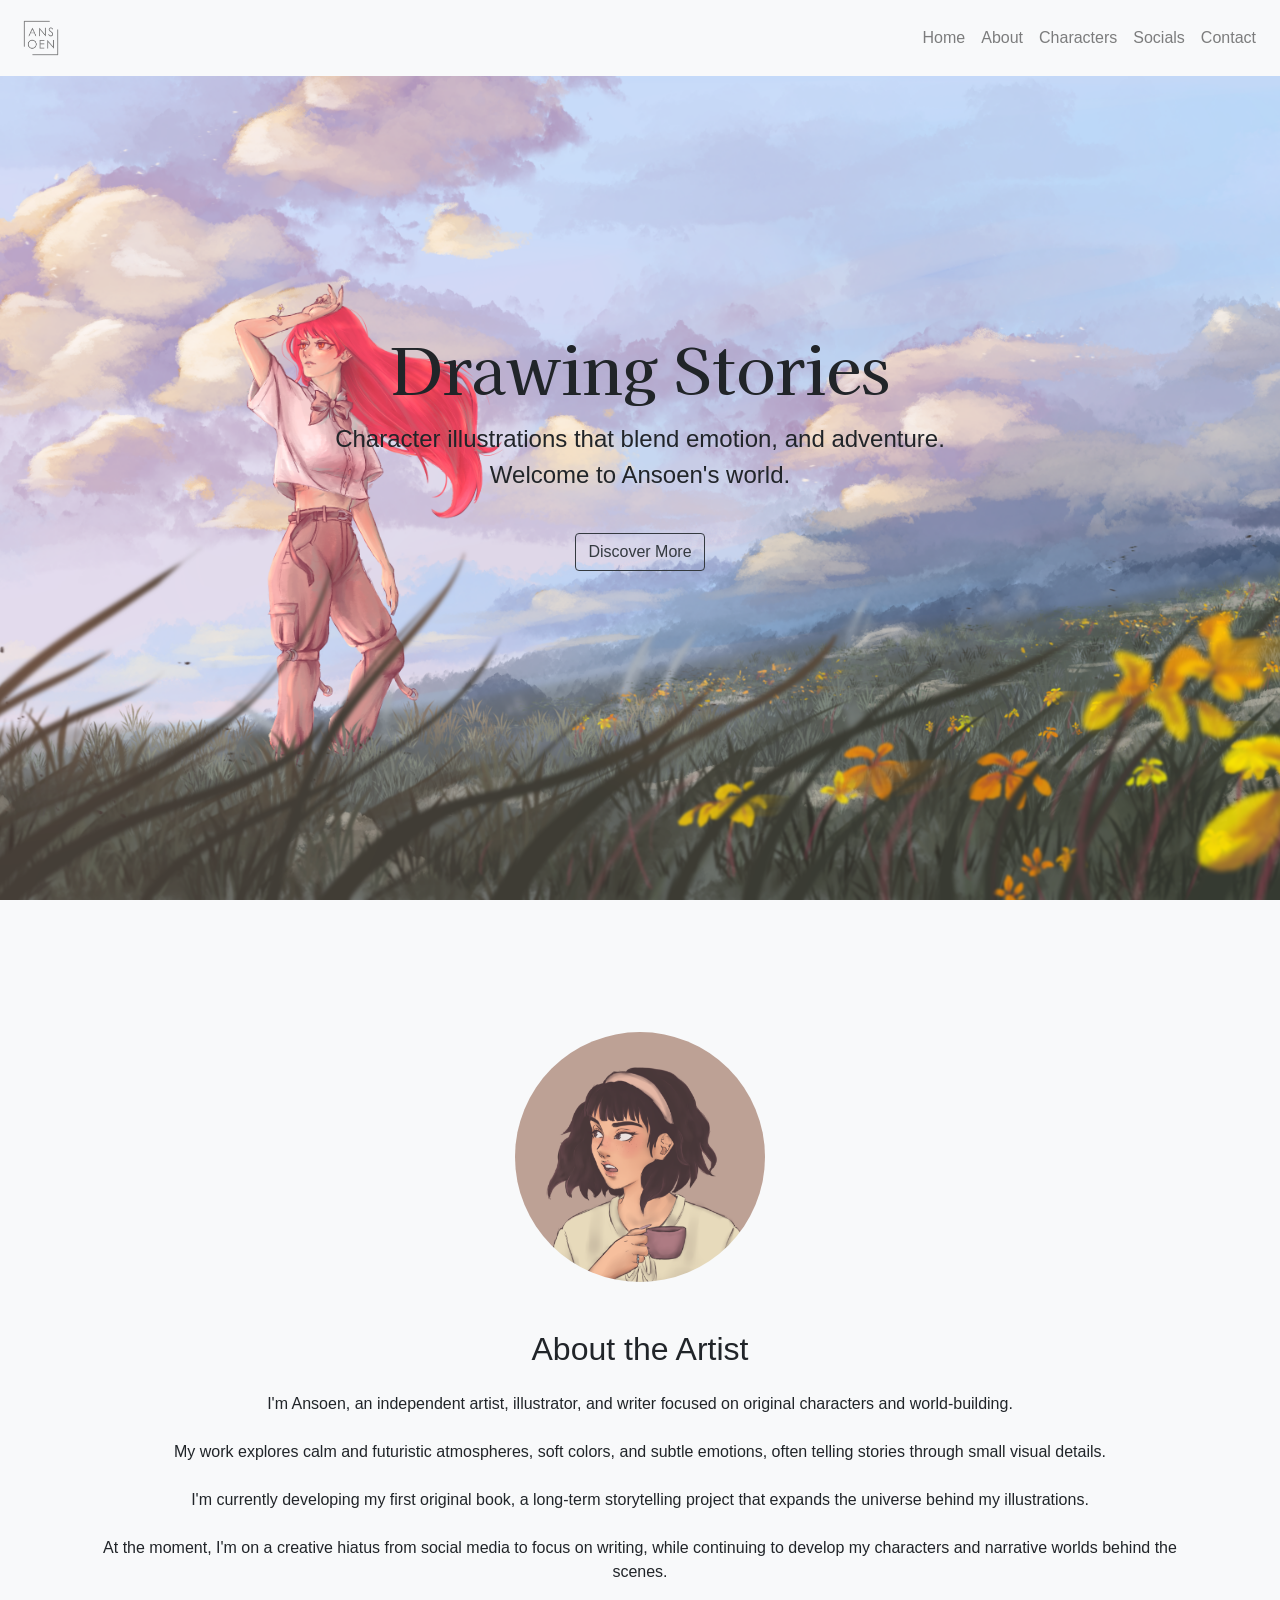
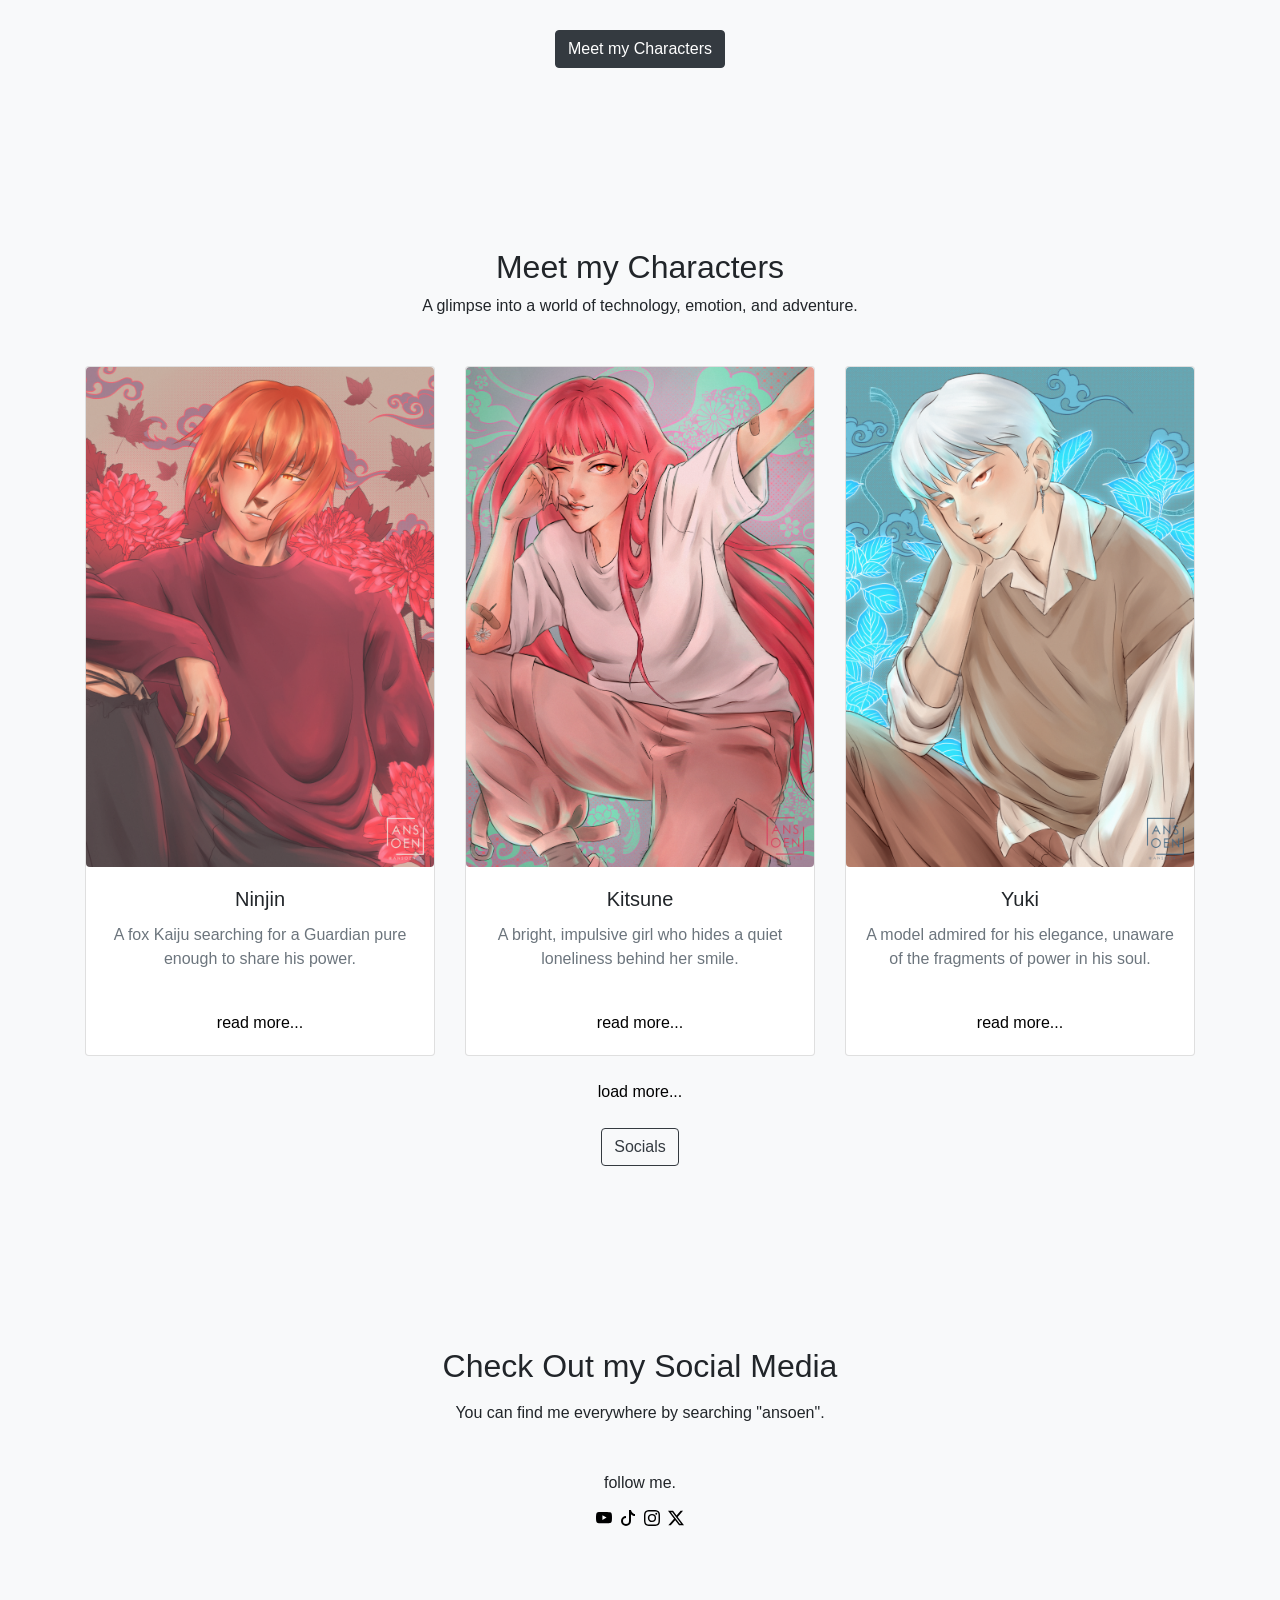
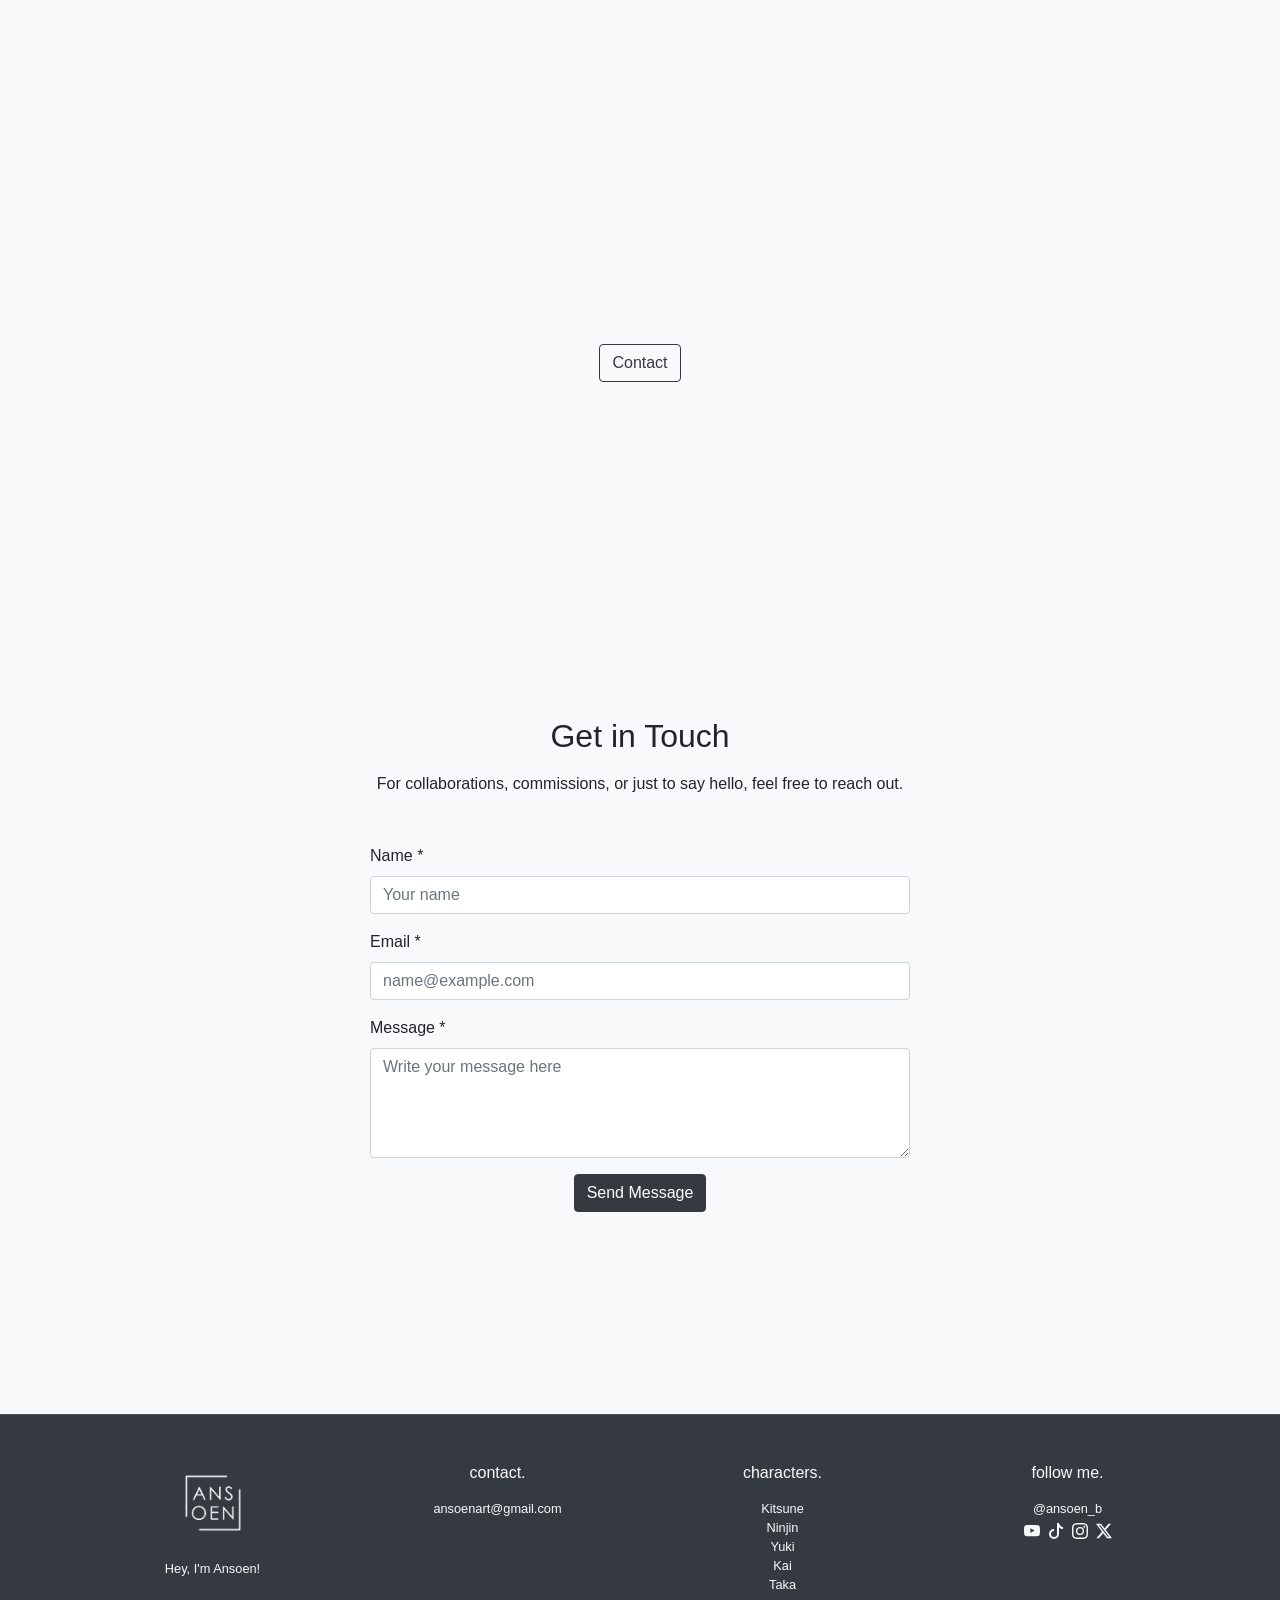
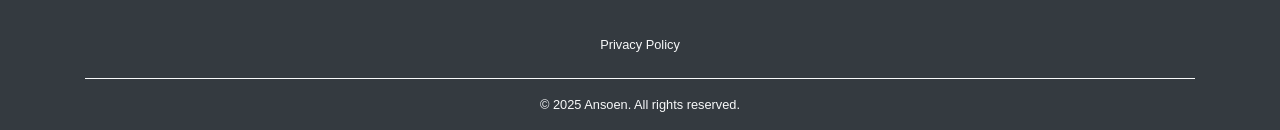
==== commit 9cd2f302: "about me" ====
--- a/index.html
+++ b/index.html
@@ -13,10 +13,14 @@
     <link rel="preconnect" href="https://fonts.gstatic.com" crossorigin>
     <link href="https://fonts.googleapis.com/css2?family=Kaisei+Decol&display=swap" rel="stylesheet">
 
+    <!--meta do google search console-->
+    <meta name="google-site-verification" content="e54CZvVk-X_OKEL914hvG1OGqk0rtiD_m-bPIvHZ_f8" />
+
     <!-- Título que aparece na prévia -->
     <meta property="og:title" content="Ansoen - Drawing Stories">
     <!-- Descrição que aparece no compartilhamento -->
-    <meta property="og:description" content="Character illustrations filled with emotion and adventure — welcome to Ansoen’s world.">
+    <meta property="og:description"
+        content="Character illustrations filled with emotion and adventure — welcome to Ansoen’s world.">
     <!-- URL do site -->
     <meta property="og:url" content="https://ansoen.com">
     <!-- Tipo de conteúdo (site, artigo, vídeo...) -->
@@ -64,12 +68,10 @@
             </div>
             <h2>About the Artist</h2>
             <p class="mt-4">
-                I'm Ansoen, an independent artist who loves bringing original characters to life through calm and futuristic
-                worlds. <br>My art often blends gentle colors, quiet emotions, and small details that tell a bigger
-                story.
-                <br>I'm currently developing my own story project, a universe that grows with each illustration.
+                I'm Ansoen, an independent artist, illustrator, and writer focused on original characters and world-building.<br><br>My work explores calm and futuristic atmospheres, soft colors, and subtle emotions, often telling stories through small visual details.
+                <br><br>I'm currently developing my first original book, a long-term storytelling project that expands the universe behind my illustrations.
                 <br><br>
-                Every drawing is a small piece of it.
+                At the moment, I'm on a creative hiatus from social media to focus on writing, while continuing to develop my characters and narrative worlds behind the scenes.
             </p>
             <a href="#character" class="btn btn-dark scroll-btn">Meet my Characters</a>
         </div>
@@ -274,20 +276,32 @@
             </p>
             <div class="row justify-content-center">
                 <div class="col-md-6">
-                    <form id="contactForm">
+                    <form action="https://formsubmit.co/ansoenart@gmail.com" method="POST" id="contactForm">
+                        <!-- Depois de enviar -->
+                        <input type="hidden" name="_next" value="https://ansoen.com/?sent=1#contact">
+                        <!-- Disable captcha -->
+                        <input type="hidden" name="_captcha" value="false">
+                        <!-- Layout do e-mail -->
+                        <input type="hidden" name="_template" value="table">
+
                         <div class="form-group text-left">
                             <label for="name">Name *</label>
-                            <input type="text" class="form-control" id="name" placeholder="Your name">
-                        </div>
+                            <input type="text" name="name" class="form-control" id="name" placeholder="Your name"
+                                required>
+                        </div>
+
                         <div class="form-group text-left">
                             <label for="email">Email *</label>
-                            <input type="email" class="form-control" id="email" placeholder="name@example.com">
-                        </div>
+                            <input type="email" name="email" class="form-control" id="email"
+                                placeholder="name@example.com" required>
+                        </div>
+
                         <div class="form-group text-left">
                             <label for="message">Message *</label>
-                            <textarea class="form-control" id="message" rows="4"
-                                placeholder="Write your message here"></textarea>
-                        </div>
+                            <textarea class="form-control" name="message" id="message" rows="4"
+                                placeholder="Write your message here" required></textarea>
+                        </div>
+
                         <button type="submit" class="btn btn-dark">Send Message</button>
                     </form>
                     <p id="formMsg" class="mt-3 text-danger" style="display:none;">Please fill out all required fields.
@@ -296,6 +310,32 @@
             </div>
         </div>
     </section>
+    <!--pop up form sent-->
+    <div id="sentPopup" style="
+        display:none;
+        position:fixed;
+        top:50%; left:50%;
+        transform:translate(-50%, -50%);
+        background:white;
+        padding:20px 25px;
+        border-radius:10px;
+        box-shadow:0 0 15px rgba(0,0,0,0.2);
+        z-index:9999;
+        text-align:center;
+     ">
+        <p>Your message has been sent successfully! ✔</p>
+        <button onclick="document.getElementById('sentPopup').style.display='none'" style="
+            padding:8px 16px;
+            border:none;
+            background:black;
+            color:white;
+            border-radius:5px;
+            cursor:pointer;
+        ">
+            OK
+        </button>
+    </div>
+
 
     <footer class="footer bg-dark text-light pt-5 pb-3">
         <div class="container">
